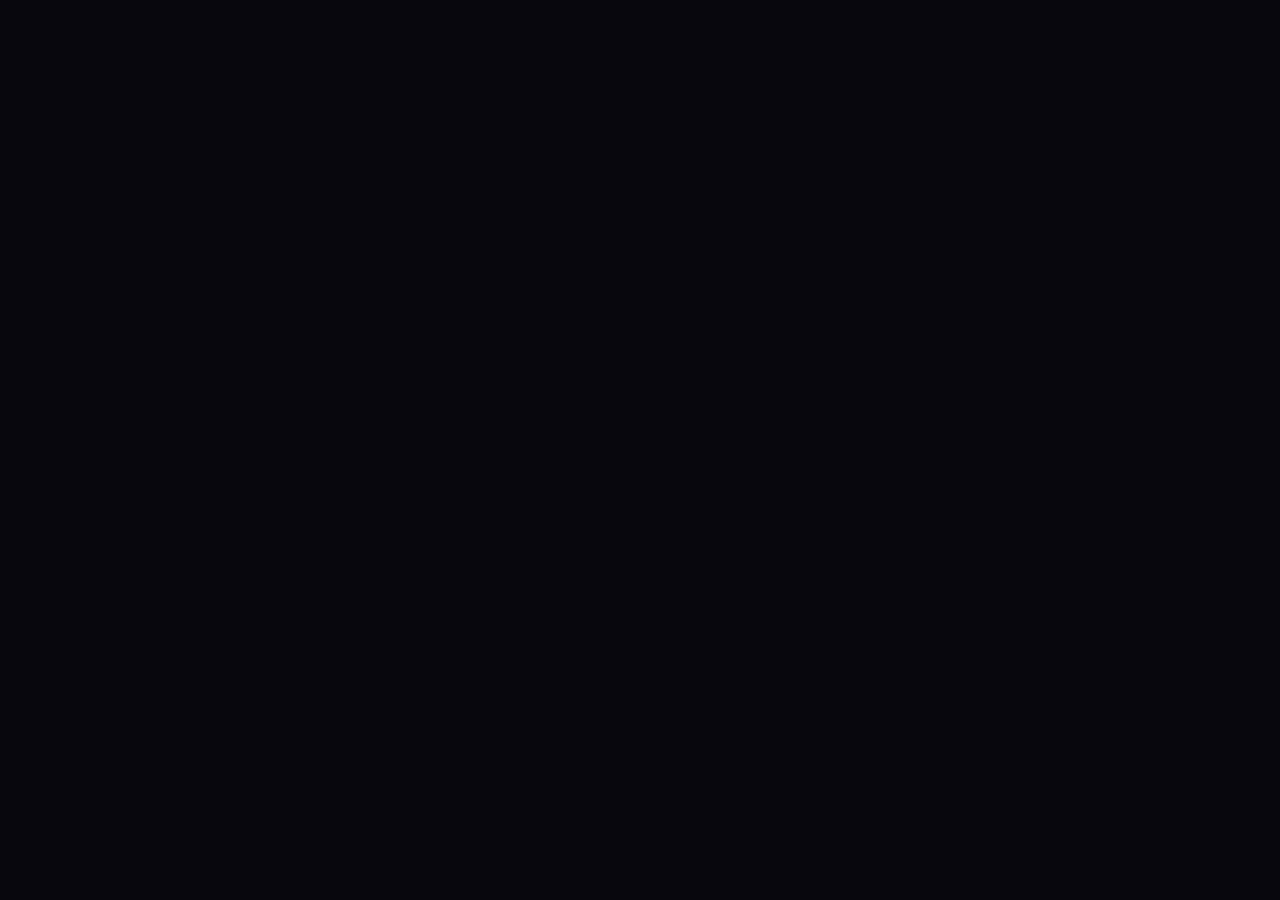
==== index.html @ 39789099 "Add standalone pinned test snapshot" ====
<!doctype html>
<html lang="ru">
<head>
  <meta charset="utf-8">
  <meta name="viewport" content="width=device-width, initial-scale=1">
  <meta name="theme-color" content="#05070c">
  <meta name="robots" content="noindex,nofollow">
  <title>SpaceWish — TEST</title>
  <style>
    html,body{margin:0;width:100%;height:100%;overflow:hidden;background:#05070c}
    #loading{position:fixed;inset:0;display:grid;place-items:center;background:#05070c;color:#fff;font:16px system-ui;z-index:1}
    iframe{position:fixed;inset:0;width:100%;height:100%;border:0;background:#05070c;opacity:0;transition:opacity .15s ease;z-index:2}
  </style>
</head>
<body>
  <div id="loading">Загрузка SpaceWish TEST…</div>
  <iframe id="site" src="https://cdn.jsdelivr.net/gh/Ivankorytnik/Jelanie@f93e3afa82fbafc82dea9a59484cca85ad039d7e/test/index.html" title="SpaceWish TEST"></iframe>
  <script>
    const frame=document.getElementById('site');
    frame.addEventListener('load',()=>{document.getElementById('loading')?.remove();frame.style.opacity='1';});
  </script>
</body>
</html>
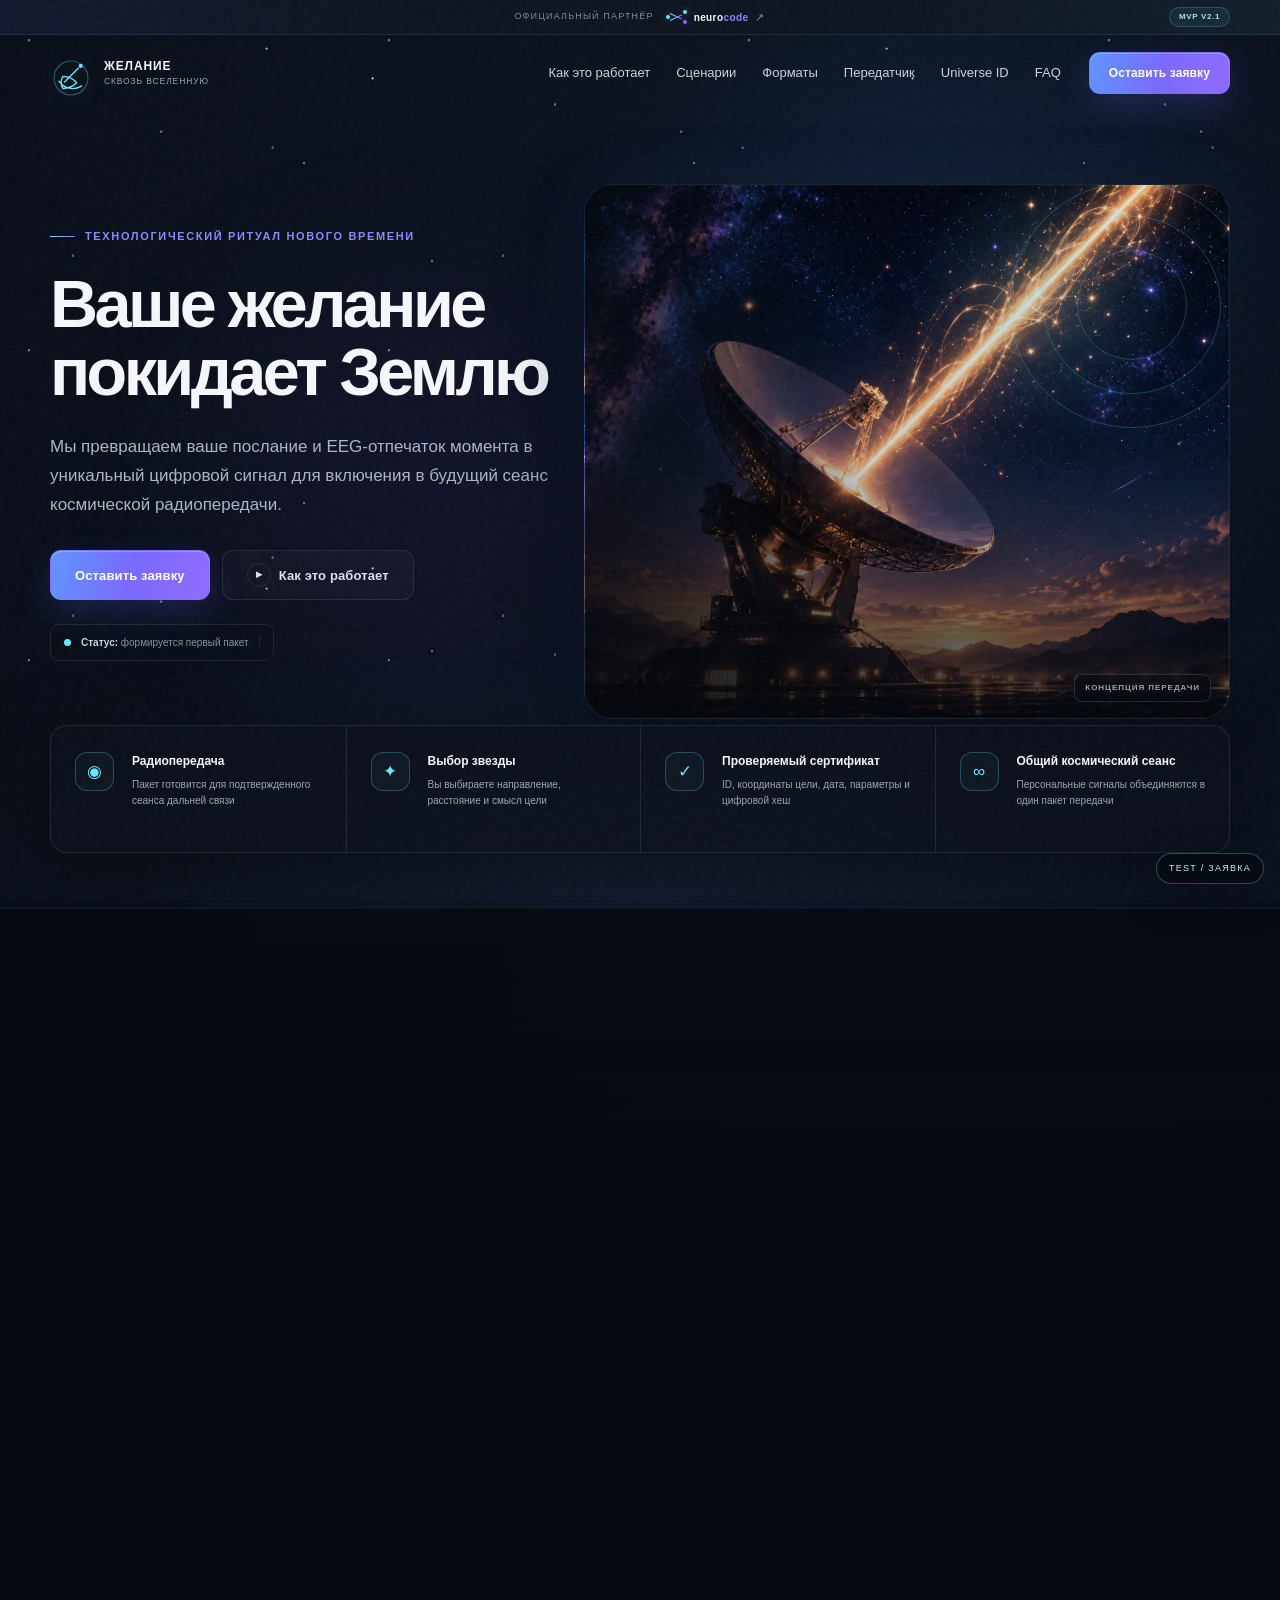
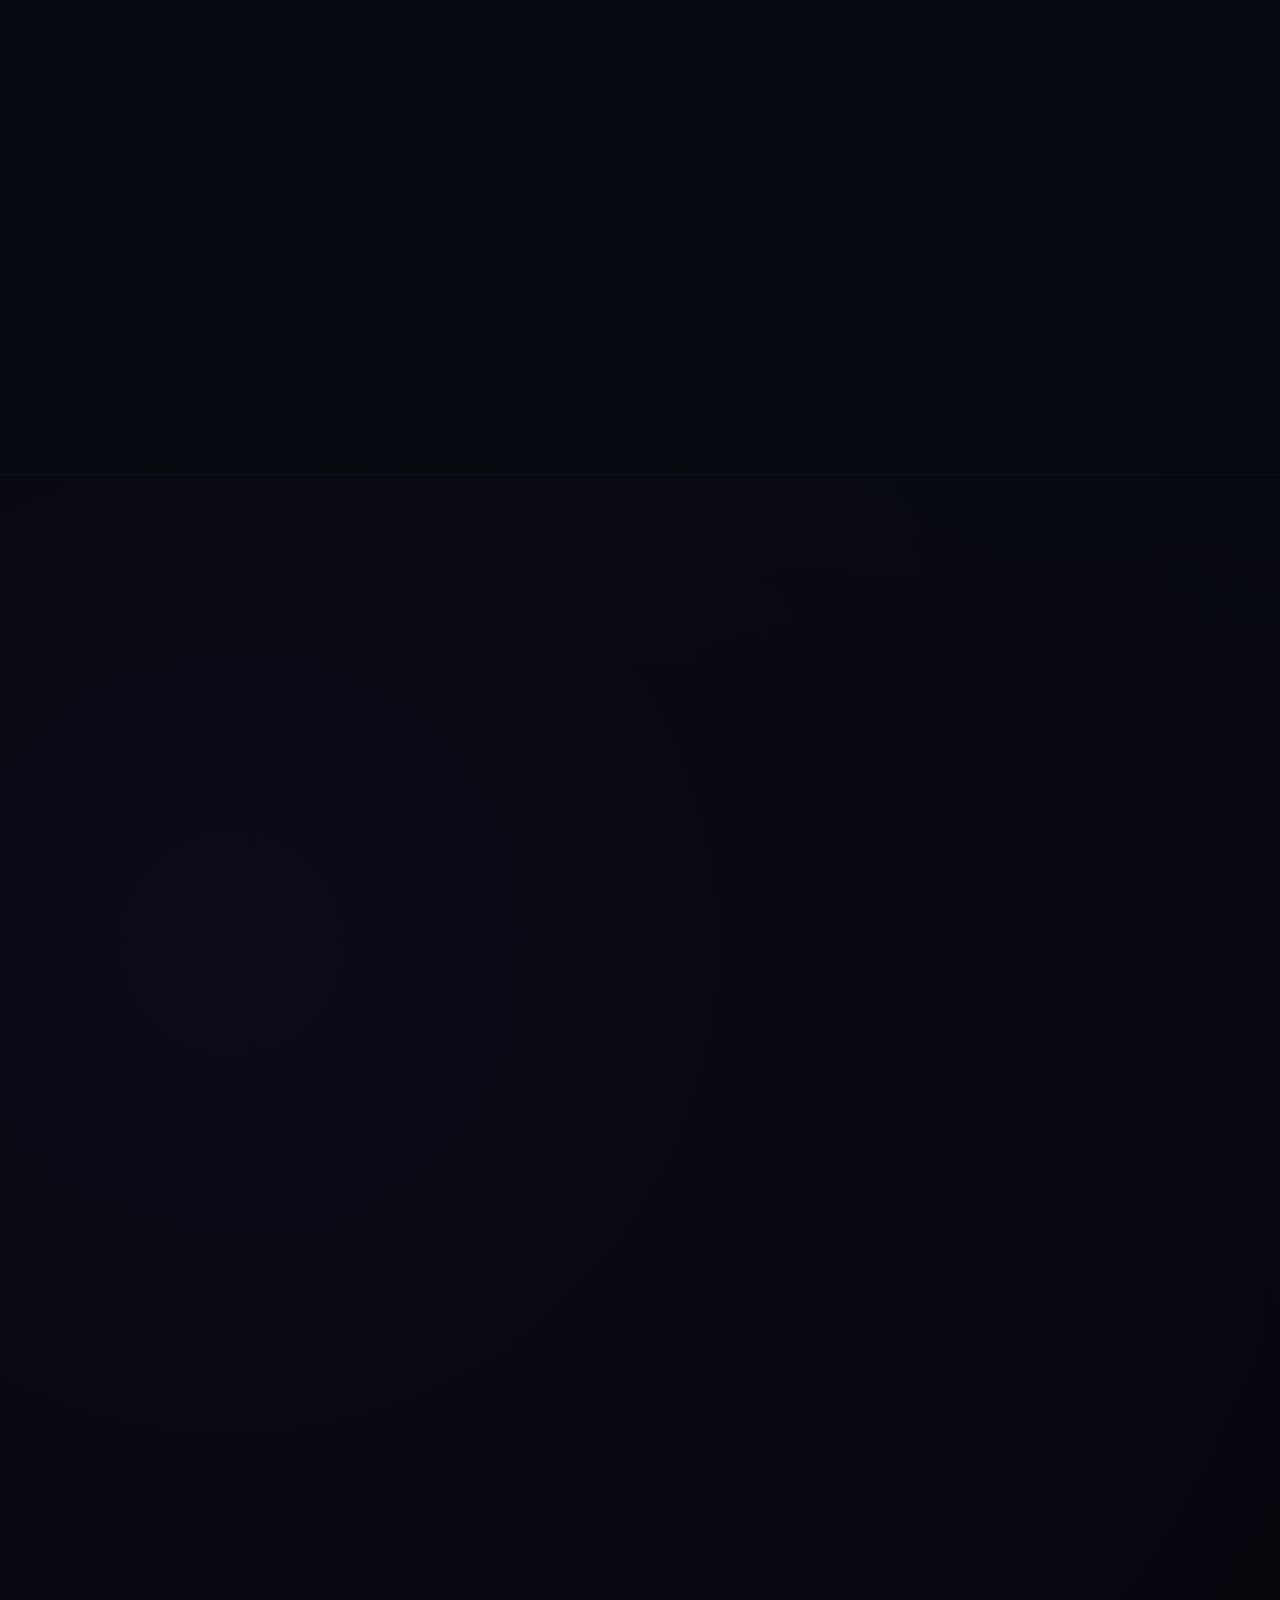
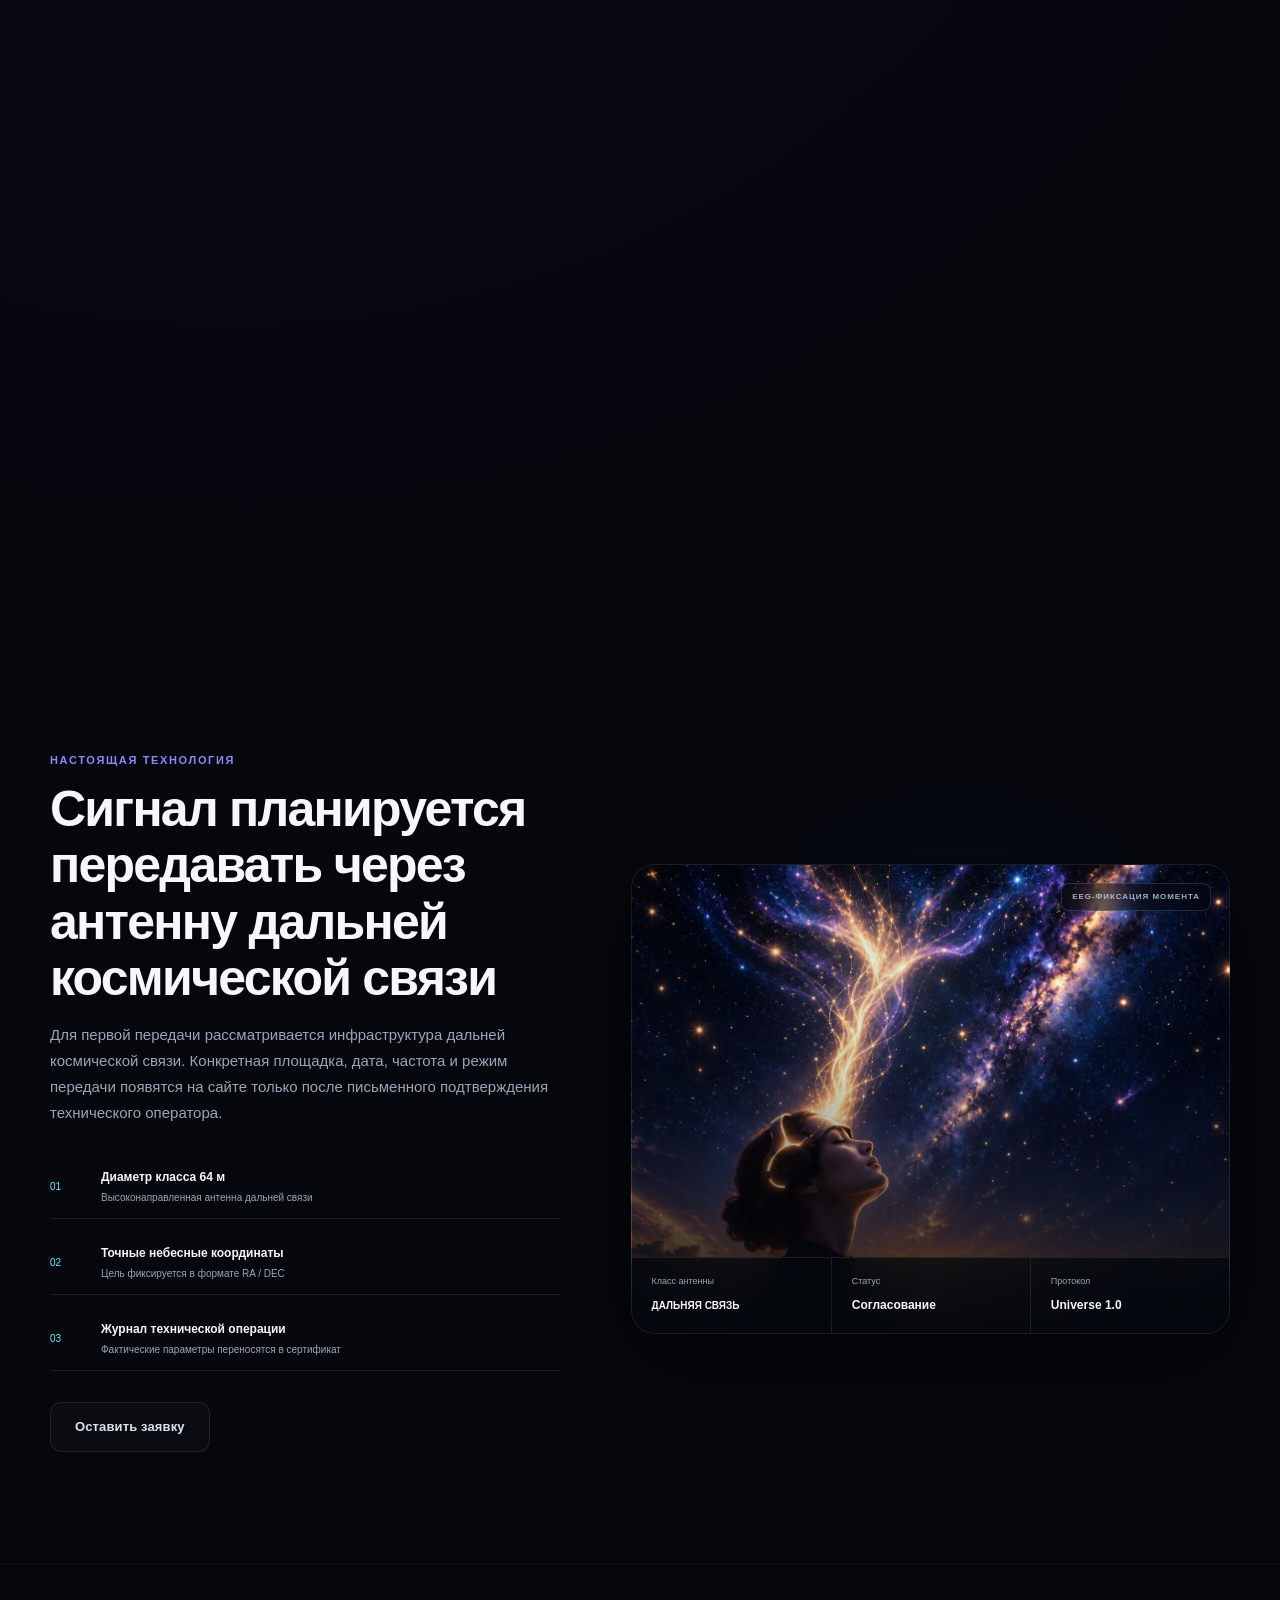
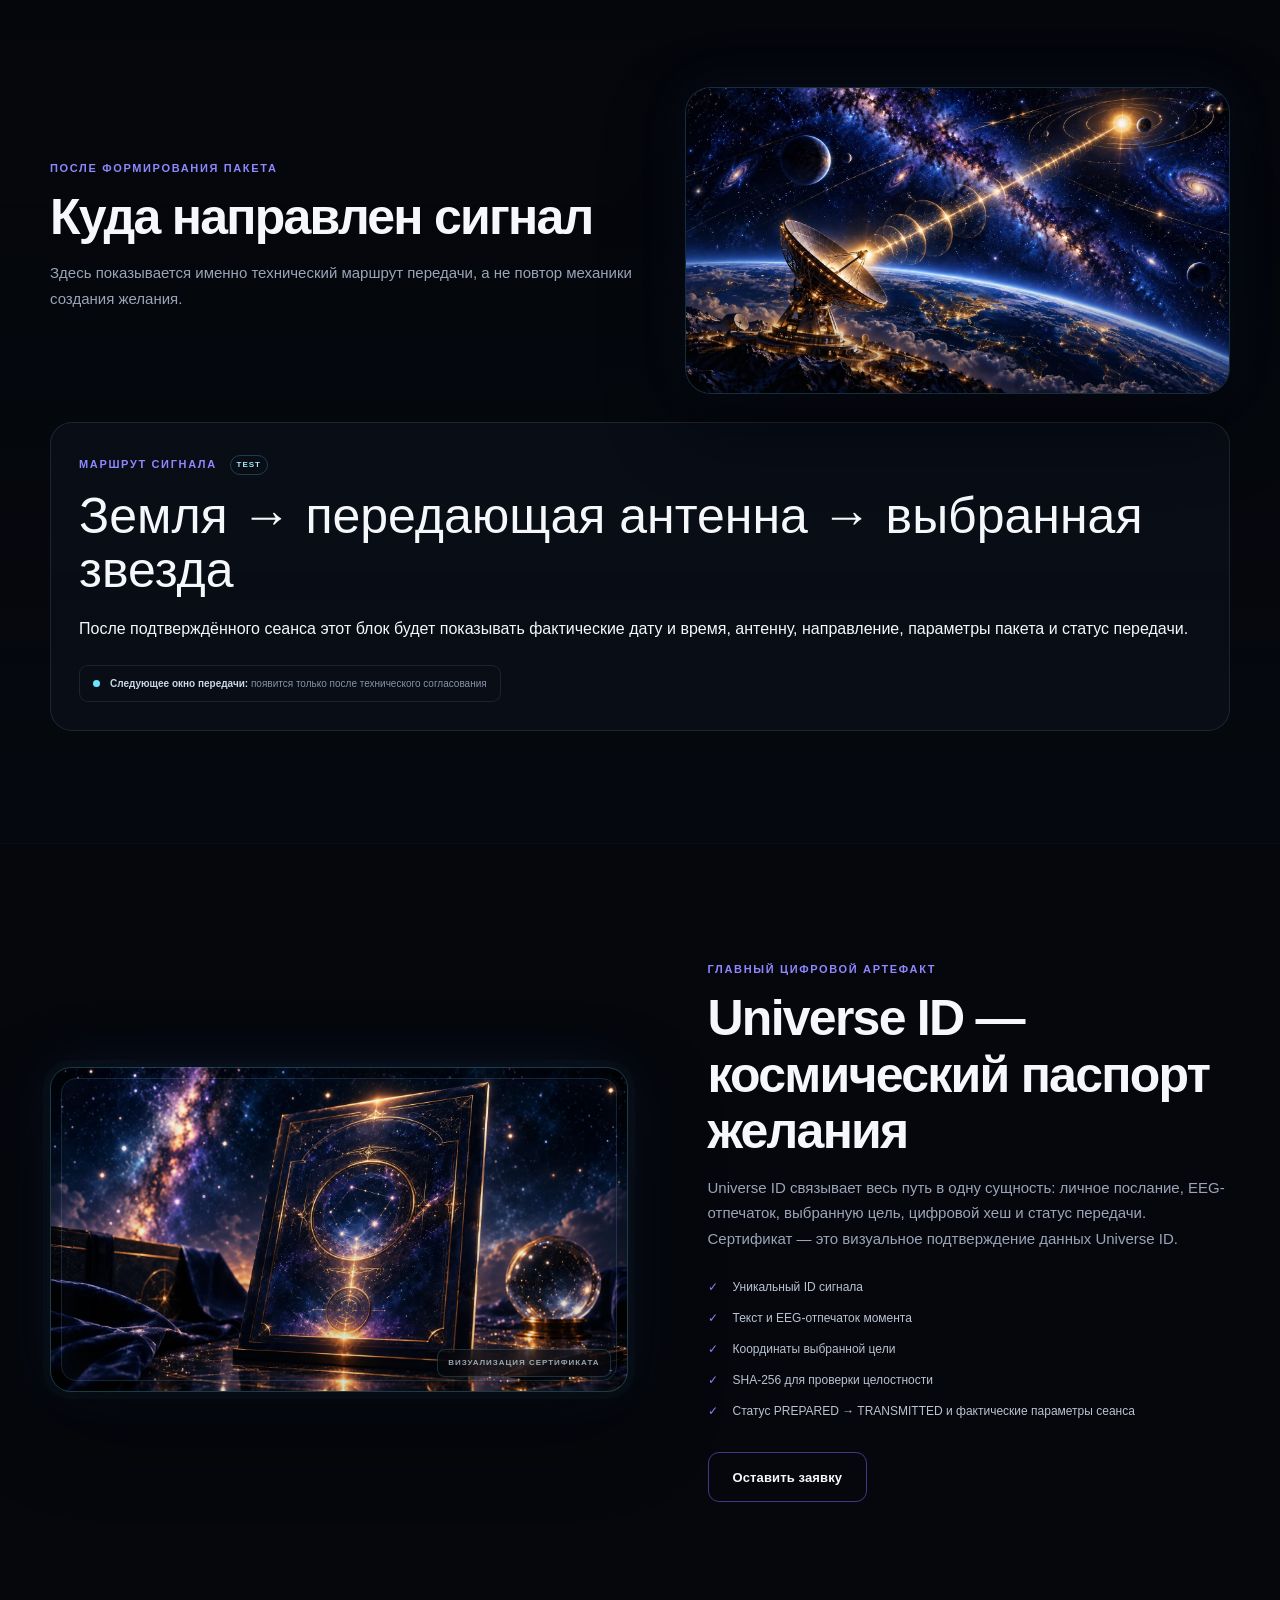
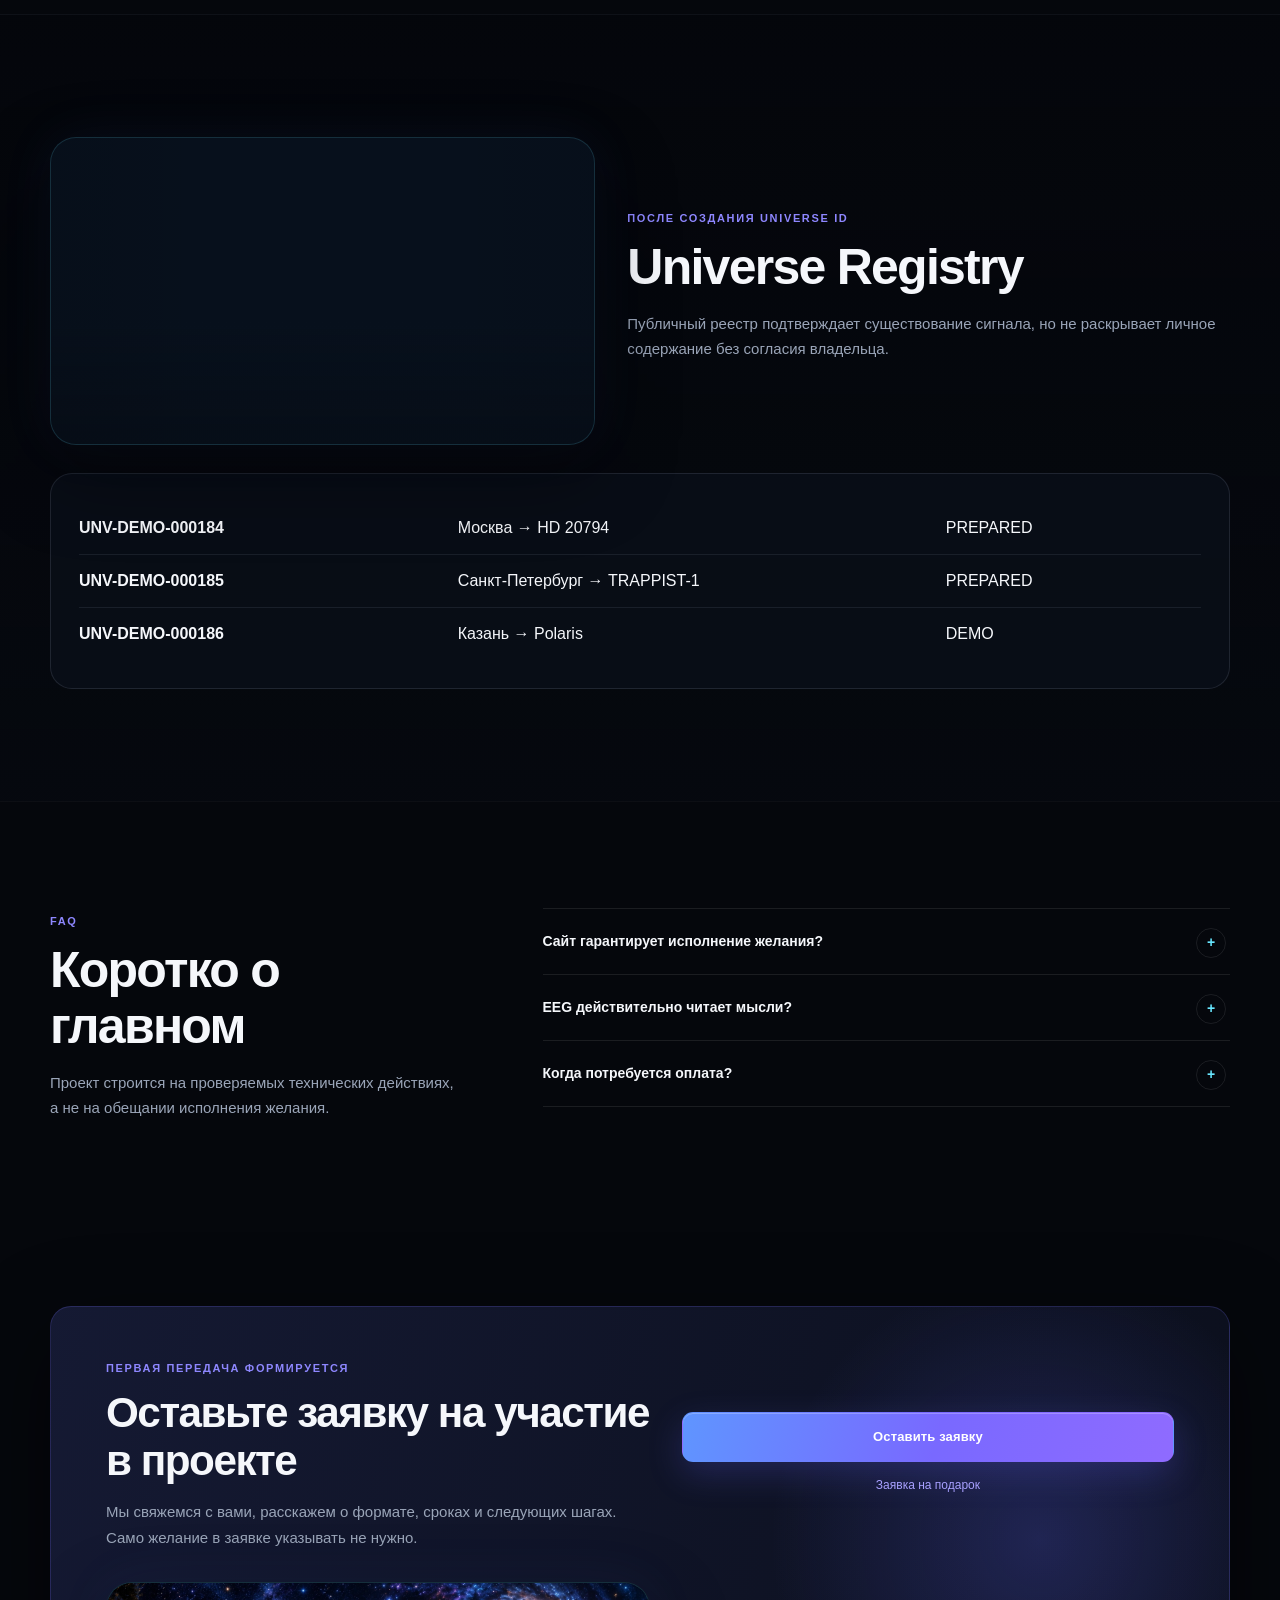
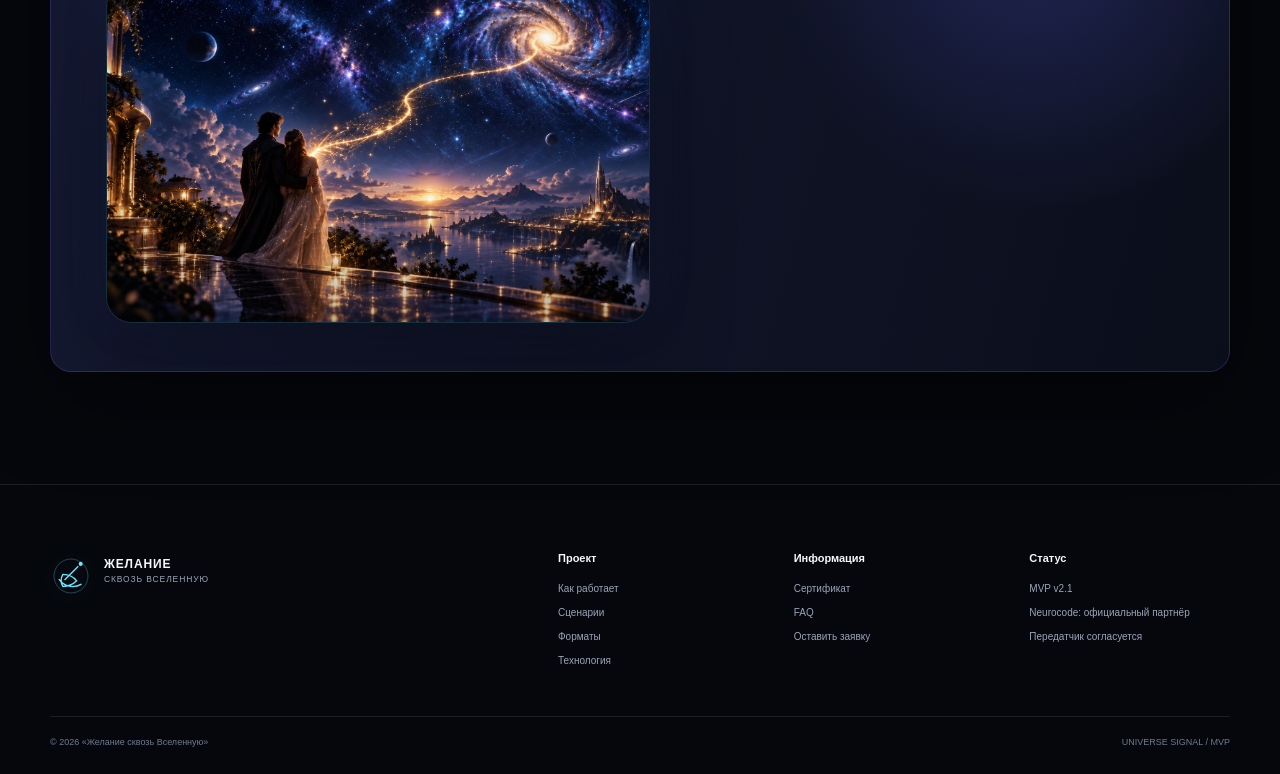
==== commit 90d64e01: "Make SpaceWish Test fully standalone" ====
--- a/index.html
+++ b/index.html
@@ -4,20 +4,256 @@
   <meta charset="utf-8">
   <meta name="viewport" content="width=device-width, initial-scale=1">
   <meta name="theme-color" content="#05070c">
-  <meta name="robots" content="noindex,nofollow">
-  <title>SpaceWish — TEST</title>
-  <style>
-    html,body{margin:0;width:100%;height:100%;overflow:hidden;background:#05070c}
-    #loading{position:fixed;inset:0;display:grid;place-items:center;background:#05070c;color:#fff;font:16px system-ui;z-index:1}
-    iframe{position:fixed;inset:0;width:100%;height:100%;border:0;background:#05070c;opacity:0;transition:opacity .15s ease;z-index:2}
-  </style>
+  <title>Желание сквозь Вселенную — TEST</title>
+  <link rel="icon" href="../favicon-test.svg" type="image/svg+xml">
 </head>
 <body>
-  <div id="loading">Загрузка SpaceWish TEST…</div>
-  <iframe id="site" src="https://cdn.jsdelivr.net/gh/Ivankorytnik/Jelanie@f93e3afa82fbafc82dea9a59484cca85ad039d7e/test/index.html" title="SpaceWish TEST"></iframe>
+  <div style="min-height:100vh;background:#05070c;color:#fff;display:grid;place-items:center;font:16px system-ui">Загрузка тестового стенда…</div>
   <script>
-    const frame=document.getElementById('site');
-    frame.addEventListener('load',()=>{document.getElementById('loading')?.remove();frame.style.opacity='1';});
+  (async function () {
+    try {
+      const response = await fetch('./base.html?test-source=' + Date.now(), {cache:'no-store'});
+      if (!response.ok) throw new Error('Не удалось загрузить production: ' + response.status);
+      const source = await response.text();
+      const doc = new DOMParser().parseFromString(source, 'text/html');
+
+      doc.title = 'Желание сквозь Вселенную — TEST';
+      const css = doc.querySelector('link[rel="stylesheet"]');
+      if (css) css.href = 'style.css';
+      doc.querySelectorAll('script[src]').forEach((s) => {
+        if (s.getAttribute('src') === 'script.js') s.setAttribute('src', 'script-base.js');
+      });
+      doc.querySelectorAll('link[rel~="icon"]').forEach((n) => n.remove());
+      const icon = doc.createElement('link');
+      icon.rel = 'icon'; icon.type = 'image/svg+xml'; icon.href = 'favicon-test.svg';
+      doc.head.appendChild(icon);
+
+      const style = doc.createElement('style');
+      style.textContent = `
+
+        /* Critical anti-flash rules: production contains inline SVG illustrations
+           that must stay hidden before the external stylesheet finishes loading. */
+        .hero-visual .dish-illustration,.tech-visual svg{display:none!important}
+        .brand-mark svg{display:block;width:52px;height:52px;max-width:100%}
+        .test-stand-badge{position:fixed;right:16px;bottom:16px;z-index:120;padding:8px 12px;border:1px solid rgba(104,231,255,.3);border-radius:999px;background:rgba(7,11,18,.92);backdrop-filter:blur(16px);color:#bfefff;font-size:9px;letter-spacing:.14em;text-transform:uppercase;box-shadow:0 12px 40px rgba(0,0,0,.28)}
+        .test-inline-label{display:inline-flex;margin-left:8px;padding:3px 6px;border:1px solid rgba(104,231,255,.22);border-radius:999px;color:#9eefff;font-size:8px;letter-spacing:.12em;vertical-align:middle}
+        .audience-section .audience-grid{grid-template-columns:repeat(3,minmax(0,1fr))}
+        .mission-card,.registry-card{padding:28px;border:1px solid rgba(148,163,184,.16);border-radius:22px;background:rgba(12,17,28,.66)}
+        .mission-route{font-size:clamp(26px,4vw,50px);line-height:1.08;margin:14px 0 20px}
+        .registry-row{display:grid;grid-template-columns:1fr 1.3fr .7fr;gap:14px;padding:14px 0;border-bottom:1px solid rgba(148,163,184,.12)}
+        .registry-row:last-child{border-bottom:0}
+        .test-art{position:relative;margin:26px auto 34px;overflow:hidden;width:min(680px,100%);border-radius:26px;border:1px solid rgba(104,231,255,.14);background:#07101c;box-shadow:0 30px 80px rgba(0,0,0,.38),0 0 55px rgba(86,133,255,.07)}
+        .test-art img{display:block;width:100%;aspect-ratio:16/9;object-fit:cover;transform:scale(1.002)}
+        .test-art:after{content:'';position:absolute;inset:0;pointer-events:none;background:linear-gradient(180deg,transparent 60%,rgba(5,7,12,.28)),linear-gradient(90deg,rgba(5,7,12,.12),transparent 28%,transparent 72%,rgba(5,7,12,.08))}
+        .test-side-layout{display:grid;grid-template-columns:minmax(0,1.05fr) minmax(320px,.95fr);gap:32px;align-items:center;margin:10px 0 28px}
+        .test-side-layout.reverse{grid-template-columns:minmax(320px,.95fr) minmax(0,1.05fr)}
+        .test-side-layout .section-heading{margin:0;max-width:none;text-align:left;align-items:flex-start}
+        .test-side-layout .section-heading.compact{align-self:center}
+        .test-side-layout .section-heading p{max-width:640px}
+        .test-side-layout .test-art{margin:0;width:100%;max-width:none}
+        .test-side-layout.reverse .section-heading{order:2}
+        .test-side-layout.reverse .test-art{order:1}
+        #scenarios .audience-grid,#mission .mission-card,#registry .registry-card,#faq .faq-grid{margin-top:26px}
+        #faq .test-art img{aspect-ratio:4/3}
+        .cta-section .cta-card{overflow:hidden;display:grid;grid-template-columns:minmax(0,1.05fr) minmax(320px,.95fr);gap:32px;align-items:center}
+        .cta-section .cta-card > *{min-width:0}
+        .cta-section .test-art{grid-column:auto;margin:0;width:100%;max-width:none;align-self:stretch}
+        .cta-section .test-art img{aspect-ratio:16/10;height:100%}
+        .application-form .field select{width:100%;height:52px;border:1px solid rgba(148,163,184,.2);border-radius:12px;background:#101620;color:#f7f9ff;padding:0 14px;font:inherit;outline:none}
+        .application-form .field select:focus{border-color:rgba(104,231,255,.55);box-shadow:0 0 0 3px rgba(104,231,255,.07)}
+        .application-note{margin:2px 0 0;color:#8e9aae;font-size:12px;line-height:1.6}
+        .application-status{min-height:20px;margin-top:12px;color:#ffb6b6;font-size:12px}
+        .application-success{padding:26px;border:1px solid rgba(104,231,255,.18);border-radius:18px;background:rgba(9,16,28,.72)}
+        .application-success h3{margin:10px 0 8px;font-size:28px}
+        .application-success p{margin:0;color:#aab4c5;line-height:1.65}
+        @media(max-width:820px){.audience-section .audience-grid{grid-template-columns:1fr}.registry-row{grid-template-columns:1fr}.test-art{border-radius:20px;margin:20px 0 28px}.test-side-layout,.test-side-layout.reverse,.cta-section .cta-card{grid-template-columns:1fr;gap:18px}.test-side-layout.reverse .section-heading,.test-side-layout.reverse .test-art{order:initial}.test-side-layout .section-heading{text-align:center;align-items:center}.test-side-layout .section-heading p{max-width:none}.cta-section .test-art img,#faq .test-art img{aspect-ratio:16/9;height:auto}}
+      `;
+      doc.head.appendChild(style);
+
+      const art = (src, alt, extra='') => `<figure class="test-art reveal ${extra}"><img src="${src}" alt="${alt}" loading="lazy" decoding="async"></figure>`;
+
+      const nav = doc.querySelector('.main-nav');
+      if (nav) nav.innerHTML = '<a href="#how">Как это работает</a><a href="#scenarios">Сценарии</a><a href="#formats">Форматы</a><a href="#technology">Передатчик</a><a href="#certificate">Universe ID</a><a href="#faq">FAQ</a>';
+
+      const howHeading = doc.querySelector('#how .section-heading');
+      if (howHeading) howHeading.innerHTML = '<span class="section-kicker">Один последовательный путь</span><h2>Как желание становится космическим сигналом</h2><p>От личной мысли до Universe ID и подготовленного радиосеанса — без лишних повторов и параллельных сценариев.</p>';
+      const process = doc.querySelector('#how .process');
+      if (process) process.innerHTML = `
+        <article class="process-step"><span class="step-number">01</span><span class="process-symbol">✎</span><h3>Сформулируйте</h3><p>Запишите желание, мысль или личное послание своими словами.</p></article><span class="process-line" aria-hidden="true"></span>
+        <article class="process-step"><span class="step-number">02</span><span class="process-symbol">✦</span><h3>Выберите цель</h3><p>Определите звезду — направление, расстояние и смысл будущей передачи.</p></article><span class="process-line" aria-hidden="true"></span>
+        <article class="process-step"><span class="step-number">03</span><span class="process-symbol">⌁</span><h3>Зафиксируйте момент</h3><p>Во время короткой концентрации EEG-гарнитура записывает характеристики состояния.</p></article><span class="process-line" aria-hidden="true"></span>
+        <article class="process-step"><span class="step-number">04</span><span class="process-symbol">0101</span><h3>Получите Universe ID</h3><p>Текст, EEG, время, цель и цифровой хеш объединяются в единый пакет.</p></article><span class="process-line" aria-hidden="true"></span>
+        <article class="process-step"><span class="step-number">05</span><span class="process-symbol">↗</span><h3>Передайте сигнал</h3><p>После технического согласования пакет включается в направленный радиосеанс, а статус фиксируется в сертификате.</p></article>`;
+
+      const audience = doc.querySelector('.audience-section');
+      if (audience) {
+        audience.id = 'scenarios';
+        audience.querySelector('.section-heading').innerHTML = '<span class="section-kicker">Сценарии участия</span><h2>Один проект — три понятных способа участия</h2><p>Вы выбираете не другую технологию, а контекст, в котором хотите прожить этот опыт.</p>';
+        audience.querySelector('.section-heading').insertAdjacentHTML('afterend', `<div class="test-side-layout reveal"><div class="section-heading compact"><span class="section-kicker">Сценарии участия</span><h2>Один проект — три понятных способа участия</h2><p>Вы выбираете не другую технологию, а контекст, в котором хотите прожить этот опыт.</p></div>${art('assets/test-scenarios.webp','Личное желание, подарок близкому и общий космический сигнал')}</div>`);
+        audience.querySelector('.section-heading').remove();
+        audience.querySelector('.audience-grid').innerHTML = `
+          <article><span>♡</span><strong>Для себя</strong><p>Зафиксировать важную мысль, желание или начало нового этапа и получить собственный Universe ID.</p><button class="footer-link-button js-open-builder" type="button">Оставить заявку</button></article>
+          <article><span>♢</span><strong>В подарок</strong><p>Создать персональное космическое послание для близкого человека с его страницей и сертификатом.</p><button class="footer-link-button js-open-builder" type="button" data-gift="true">Заявка на подарок</button></article>
+          <article><span>∞</span><strong>Для события / бренда</strong><p>Объединить несколько персональных сообщений в одну общую космическую миссию.</p><button class="footer-link-button js-open-builder" type="button" data-application-format="event">Оставить заявку</button></article>`;
+        const formats = doc.querySelector('#formats');
+        if (formats && formats.parentNode) formats.parentNode.insertBefore(audience, formats);
+      }
+
+      const formatsHeading = doc.querySelector('#formats .section-heading');
+      if (formatsHeading) formatsHeading.insertAdjacentHTML('afterend', art('assets/test-formats.webp','Форматы участия в проекте Желание сквозь Вселенную'));
+
+      const technology = doc.querySelector('#technology');
+      if (technology) {
+        const mission = doc.createElement('section');
+        mission.className = 'section section-dark';
+        mission.id = 'mission';
+        mission.innerHTML = `<div class="container"><div class="test-side-layout reveal"><div class="section-heading"><span class="section-kicker">После формирования пакета</span><h2>Куда направлен сигнал</h2><p>Здесь показывается именно технический маршрут передачи, а не повтор механики создания желания.</p></div>${art('assets/test-mission.webp','Радиоантенна отправляет сигнал к выбранной звезде')}</div><div class="mission-card reveal"><span class="section-kicker">Маршрут сигнала <span class="test-inline-label">TEST</span></span><div class="mission-route">Земля → передающая антенна → выбранная звезда</div><p>После подтверждённого сеанса этот блок будет показывать фактические дату и время, антенну, направление, параметры пакета и статус передачи.</p><div class="transmission-status"><span class="status-pulse"></span><span><strong>Следующее окно передачи:</strong> появится только после технического согласования</span></div></div></div>`;
+        technology.insertAdjacentElement('afterend', mission);
+      }
+
+      const certCopy = doc.querySelector('#certificate .certificate-copy');
+      if (certCopy) certCopy.innerHTML = `<span class="section-kicker">Главный цифровой артефакт</span><h2>Universe ID — космический паспорт желания</h2><p>Universe ID связывает весь путь в одну сущность: личное послание, EEG-отпечаток, выбранную цель, цифровой хеш и статус передачи. Сертификат — это визуальное подтверждение данных Universe ID.</p><ul class="check-list"><li>Уникальный ID сигнала</li><li>Текст и EEG-отпечаток момента</li><li>Координаты выбранной цели</li><li>SHA-256 для проверки целостности</li><li>Статус PREPARED → TRANSMITTED и фактические параметры сеанса</li></ul><button class="button button-outline js-open-builder" type="button">Оставить заявку</button>`;
+
+      const certificate = doc.querySelector('#certificate');
+      if (certificate) {
+        const registry = doc.createElement('section');
+        registry.className = 'section section-dark';
+        registry.id = 'registry';
+        registry.innerHTML = `<div class="container"><div class="test-side-layout reverse reveal"><div class="section-heading"><span class="section-kicker">После создания Universe ID</span><h2>Universe Registry</h2><p>Публичный реестр подтверждает существование сигнала, но не раскрывает личное содержание без согласия владельца.</p></div>${art('assets/test-registry.webp','Космический архив и реестр уникальных сигналов')}</div><div class="registry-card reveal"><div class="registry-row"><strong>UNV-DEMO-000184</strong><span>Москва → HD 20794</span><span>PREPARED</span></div><div class="registry-row"><strong>UNV-DEMO-000185</strong><span>Санкт-Петербург → TRAPPIST-1</span><span>PREPARED</span></div><div class="registry-row"><strong>UNV-DEMO-000186</strong><span>Казань → Polaris</span><span>DEMO</span></div></div></div>`;
+        certificate.insertAdjacentElement('afterend', registry);
+      }
+
+      const ctaCard = doc.querySelector('.cta-section .cta-card');
+      if (ctaCard) {
+        const ctaCopy = ctaCard.querySelector('div:first-child');
+        if (ctaCopy) ctaCopy.innerHTML = '<span class="section-kicker">Первая передача формируется</span><h2>Оставьте заявку на участие в проекте</h2><p>Мы свяжемся с вами, расскажем о формате, сроках и следующих шагах. Само желание в заявке указывать не нужно.</p>';
+        ctaCard.insertAdjacentHTML('beforeend', art('assets/test-cta.webp','Личное послание начинает путь к звёздам'));
+      }
+
+      const applySideLayout = (selector, reverse = false) => {
+        const section = doc.querySelector(selector);
+        if (!section) return;
+        const container = section.querySelector('.container');
+        const heading = section.querySelector('.section-heading');
+        const artEl = section.querySelector('.test-art');
+        if (!container || !heading || !artEl) return;
+        const layout = doc.createElement('div');
+        layout.className = 'test-side-layout reveal' + (reverse ? ' reverse' : '');
+        container.insertBefore(layout, heading);
+        layout.appendChild(heading);
+        layout.appendChild(artEl);
+      };
+
+      applySideLayout('#formats', true);
+
+      const footerProject = doc.querySelector('.footer-links > div:first-child');
+      if (footerProject) footerProject.innerHTML = '<strong>Проект</strong><a href="#how">Как работает</a><a href="#scenarios">Сценарии</a><a href="#formats">Форматы</a><a href="#technology">Технология</a>';
+
+      doc.querySelectorAll('.js-package').forEach((button) => {
+        button.classList.remove('js-package');
+        button.classList.add('js-open-builder');
+      });
+
+      doc.querySelectorAll('.js-open-builder').forEach((button) => {
+        if (button.dataset.gift === 'true') button.textContent = 'Заявка на подарок';
+        else button.textContent = 'Оставить заявку';
+      });
+
+      const modal = doc.querySelector('#signal-modal');
+      if (modal) {
+        modal.innerHTML = `
+          <div class="modal-backdrop" data-close-modal></div>
+          <section class="builder" role="dialog" aria-modal="true" aria-labelledby="builder-title">
+            <button class="modal-close" type="button" aria-label="Закрыть" data-close-modal>×</button>
+            <div class="builder-header">
+              <div><span class="section-kicker">Заявка на участие</span><h2 id="builder-title">Оставьте заявку</h2></div>
+            </div>
+            <form id="signal-form" class="application-form" novalidate>
+              <div class="builder-step active" data-step="1">
+                <div class="step-heading"><h3>Контактные данные</h3><p>Оставьте контакты — мы свяжемся с вами и уточним детали участия. Само желание здесь писать не нужно.</p></div>
+                <div class="form-grid">
+                  <label class="field"><span>Имя</span><input id="participant-name" name="name" type="text" maxlength="60" placeholder="Например, Иван" required></label>
+                  <label class="field"><span>Email</span><input id="participant-email" name="email" type="email" maxlength="100" placeholder="name@example.com" required></label>
+                  <label class="field"><span>Телефон или Telegram</span><input id="participant-contact" name="contact" type="text" maxlength="100" placeholder="+7 ... или @username"></label>
+                  <label class="field"><span>Формат участия</span><select id="application-format" name="format"><option value="personal">Для себя</option><option value="gift">В подарок</option><option value="event">Событие / бренд</option><option value="unknown">Пока не определился</option></select></label>
+                  <label class="field field-full"><span>Комментарий</span><textarea id="application-comment" name="comment" maxlength="500" rows="5" placeholder="Например: хочу узнать о сроках, формате участия и стоимости."></textarea></label>
+                </div>
+                <p class="application-note">После заявки команда проекта свяжется с вами и отдельно согласует содержание будущего послания, EEG-сеанс и технические параметры передачи.</p>
+                <div class="application-status" id="application-status" aria-live="polite"></div>
+                <div class="builder-actions"><span></span><button class="button button-gradient" type="submit">Сформировать заявку</button></div>
+              </div>
+            </form>
+          </section>`;
+      }
+
+      const badge = doc.createElement('div');
+      badge.className = 'test-stand-badge';
+      badge.textContent = 'TEST / заявка';
+      doc.body.appendChild(badge);
+
+      const requestScript = doc.createElement('script');
+      requestScript.textContent = `
+        (() => {
+          const form = document.querySelector('#signal-form');
+          const format = document.querySelector('#application-format');
+          const status = document.querySelector('#application-status');
+
+          document.querySelectorAll('.js-open-builder').forEach((button) => {
+            button.addEventListener('click', () => {
+              setTimeout(() => {
+                if (!format) return;
+                if (button.dataset.gift === 'true') format.value = 'gift';
+                else if (button.dataset.applicationFormat === 'event') format.value = 'event';
+              }, 0);
+            });
+          });
+
+          form?.addEventListener('submit', (event) => {
+            event.preventDefault();
+            const name = document.querySelector('#participant-name')?.value.trim() || '';
+            const email = document.querySelector('#participant-email')?.value.trim() || '';
+            const contact = document.querySelector('#participant-contact')?.value.trim() || '';
+            const comment = document.querySelector('#application-comment')?.value.trim() || '';
+            const selectedFormat = format?.value || 'unknown';
+            const emailOk = /^[^\\s@]+@[^\\s@]+\\.[^\\s@]+$/.test(email);
+
+            if (!name || !emailOk) {
+              if (status) status.textContent = !name ? 'Укажите имя.' : 'Проверьте адрес электронной почты.';
+              return;
+            }
+
+            const now = new Date();
+            const application = {
+              id: 'REQ-' + now.toISOString().slice(0,10).replaceAll('-', '') + '-' + Math.random().toString(36).slice(2,8).toUpperCase(),
+              createdAt: now.toISOString(),
+              name,
+              email,
+              contact,
+              format: selectedFormat,
+              comment,
+              source: 'SpaceWish-Test'
+            };
+
+            try {
+              const saved = JSON.parse(localStorage.getItem('spacewishTestApplications') || '[]');
+              saved.unshift(application);
+              localStorage.setItem('spacewishTestApplications', JSON.stringify(saved.slice(0, 50)));
+            } catch (error) {
+              console.warn('Не удалось сохранить тестовую заявку локально', error);
+            }
+
+            form.innerHTML = '<div class="application-success"><span class="section-kicker">Заявка сформирована</span><h3>Спасибо, ' + name.replace(/[<>]/g, '') + '</h3><p>Контактные данные сохранены в тестовом режиме. Следующий этап — подключить отправку заявок в CRM или на корпоративную почту.</p></div>';
+          });
+        })();`;
+      doc.body.appendChild(requestScript);
+
+      document.open();
+      document.write('<!doctype html>' + doc.documentElement.outerHTML);
+      document.close();
+    } catch (e) {
+      document.body.innerHTML = '<div style="min-height:100vh;background:#05070c;color:#fff;display:grid;place-items:center;padding:30px;font:16px system-ui"><div><h1>Тестовый стенд временно не загрузился</h1><p>' + String(e.message || e) + '</p><p><a style="color:#6de9ff" href="../">Открыть production</a></p></div></div>';
+    }
+  })();
   </script>
 </body>
 </html>
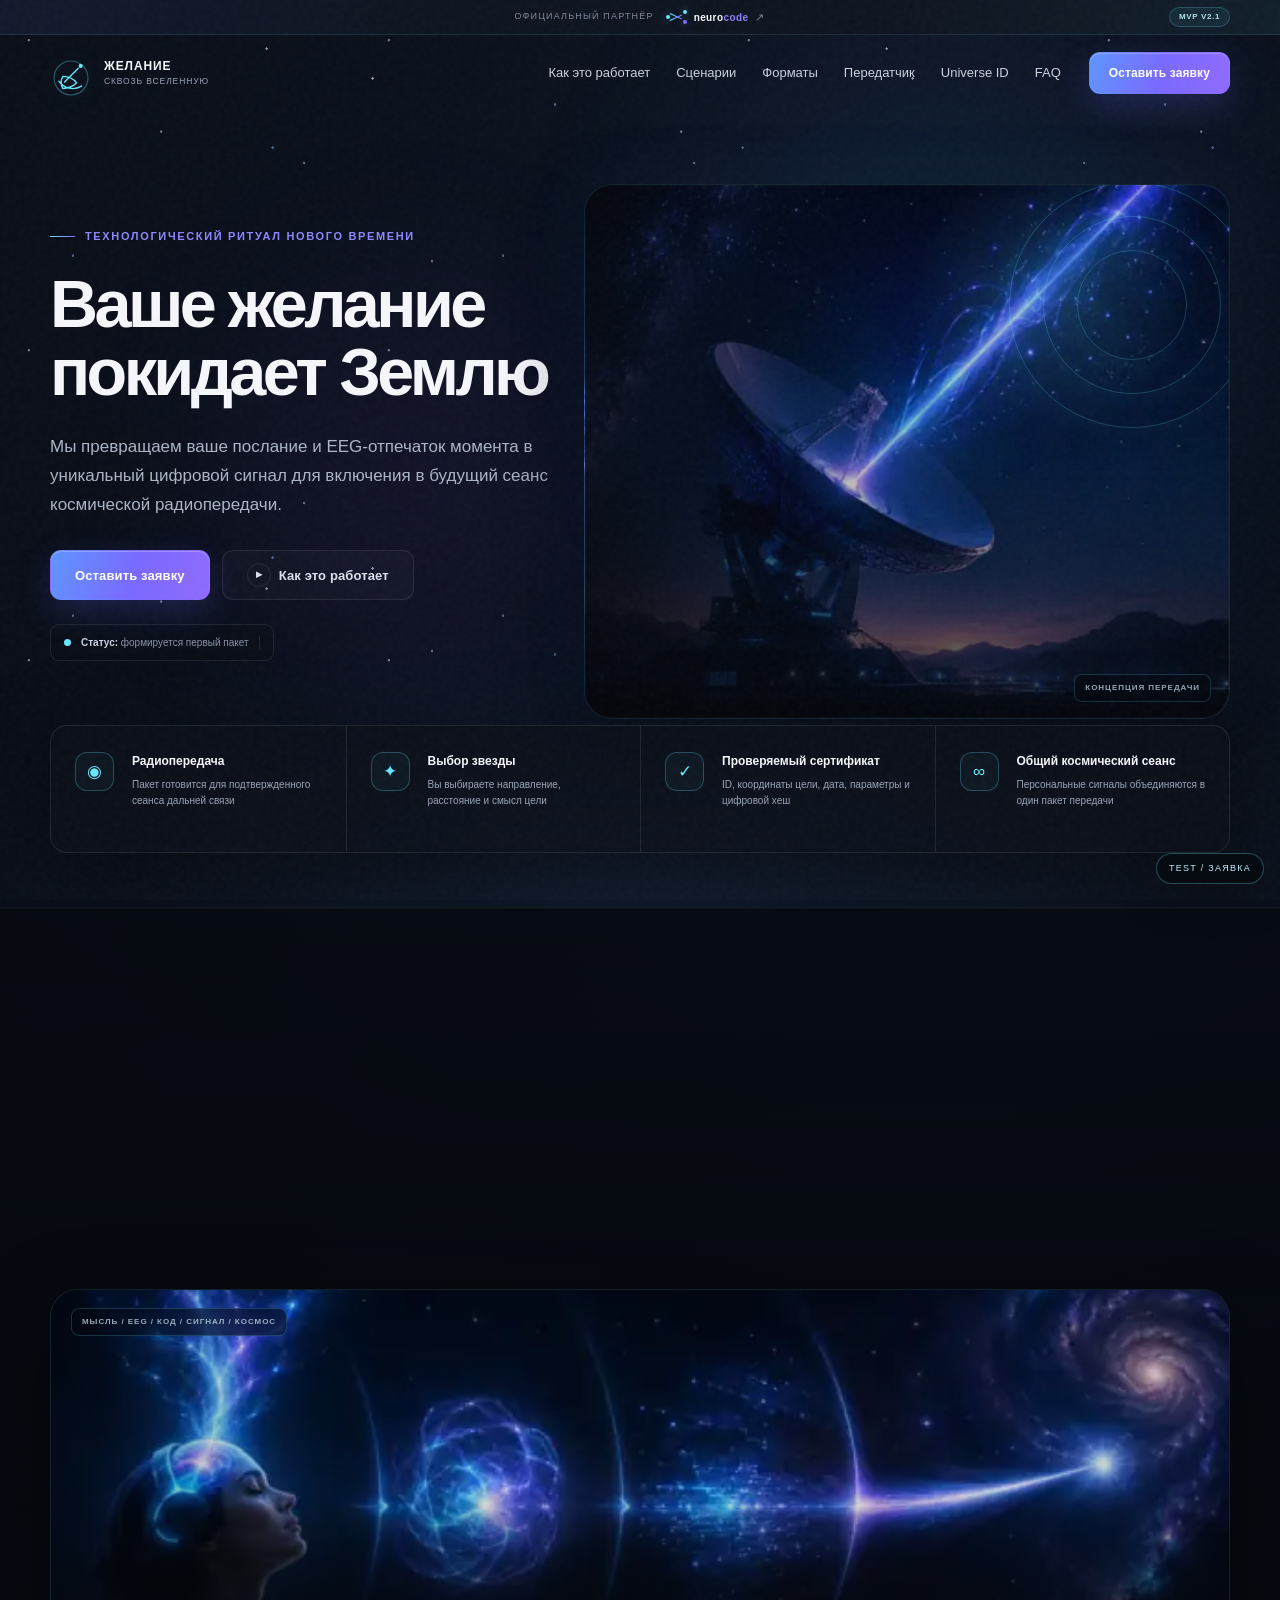
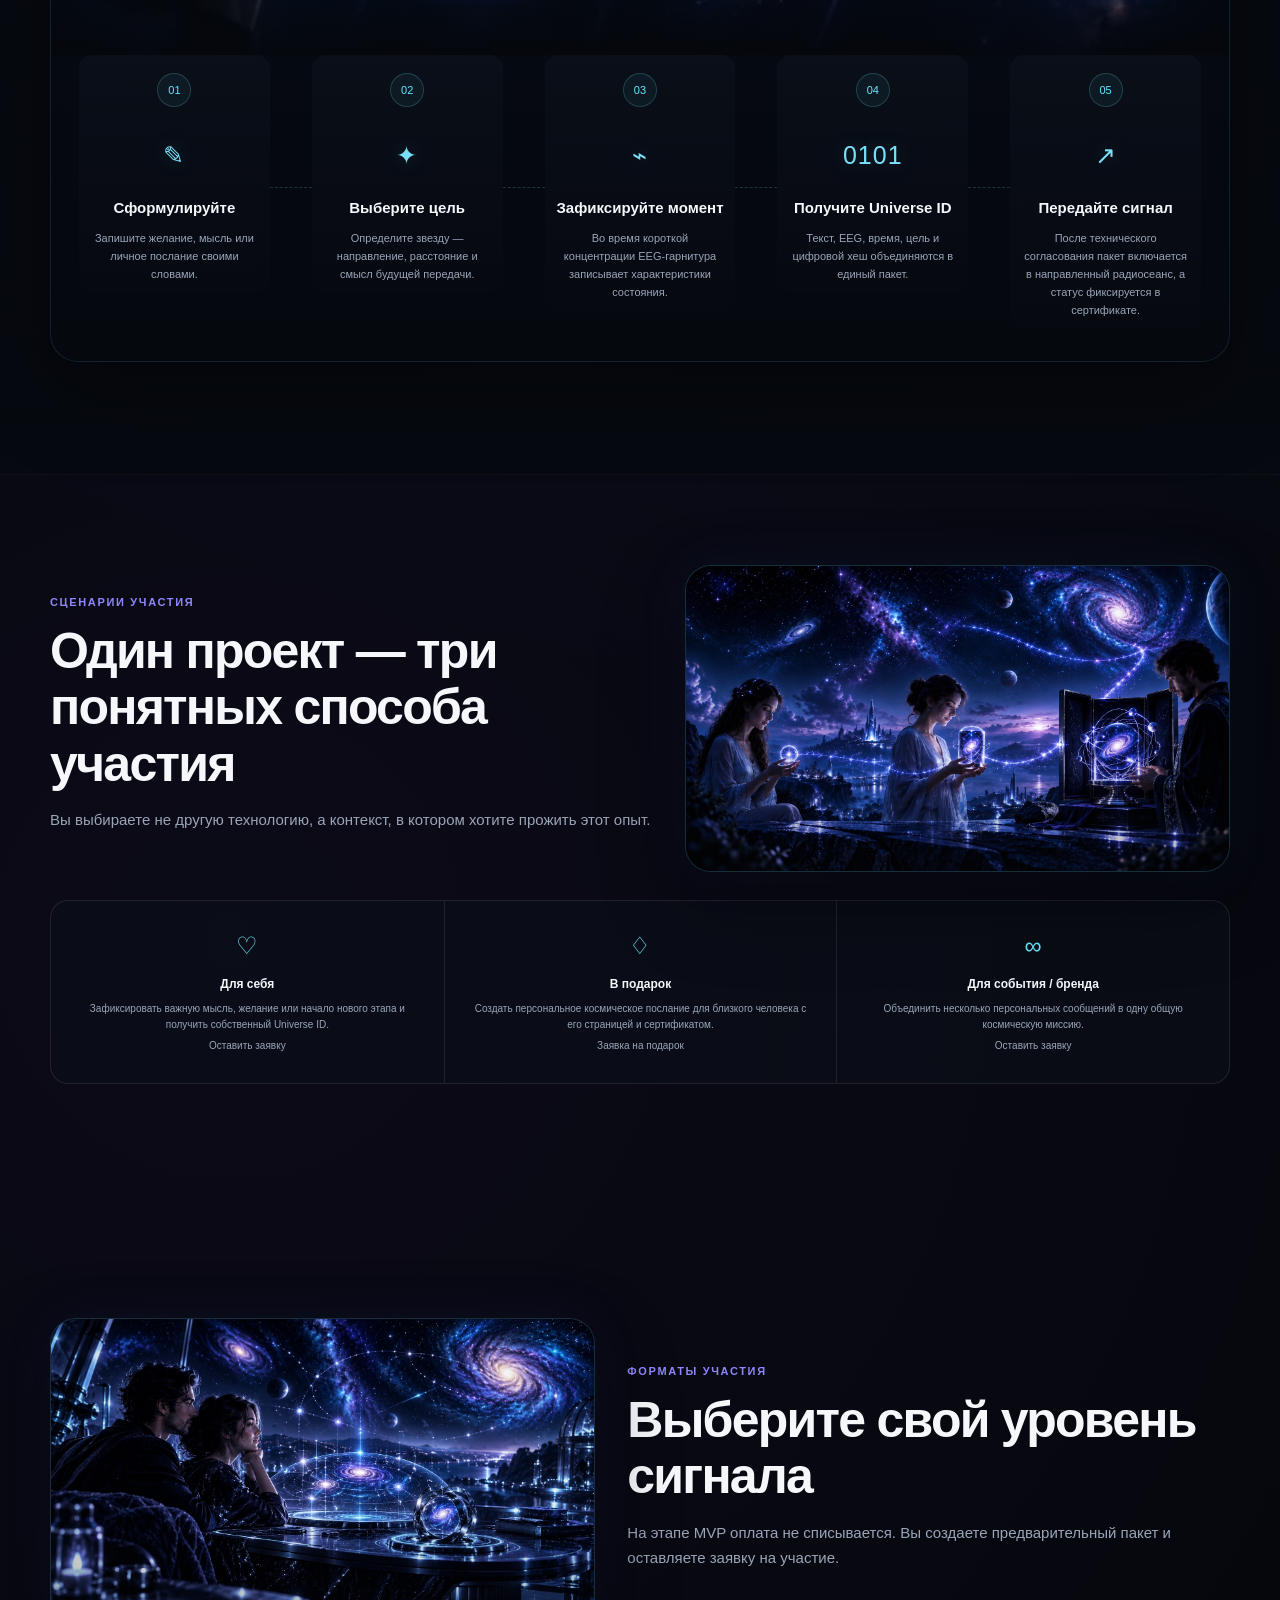
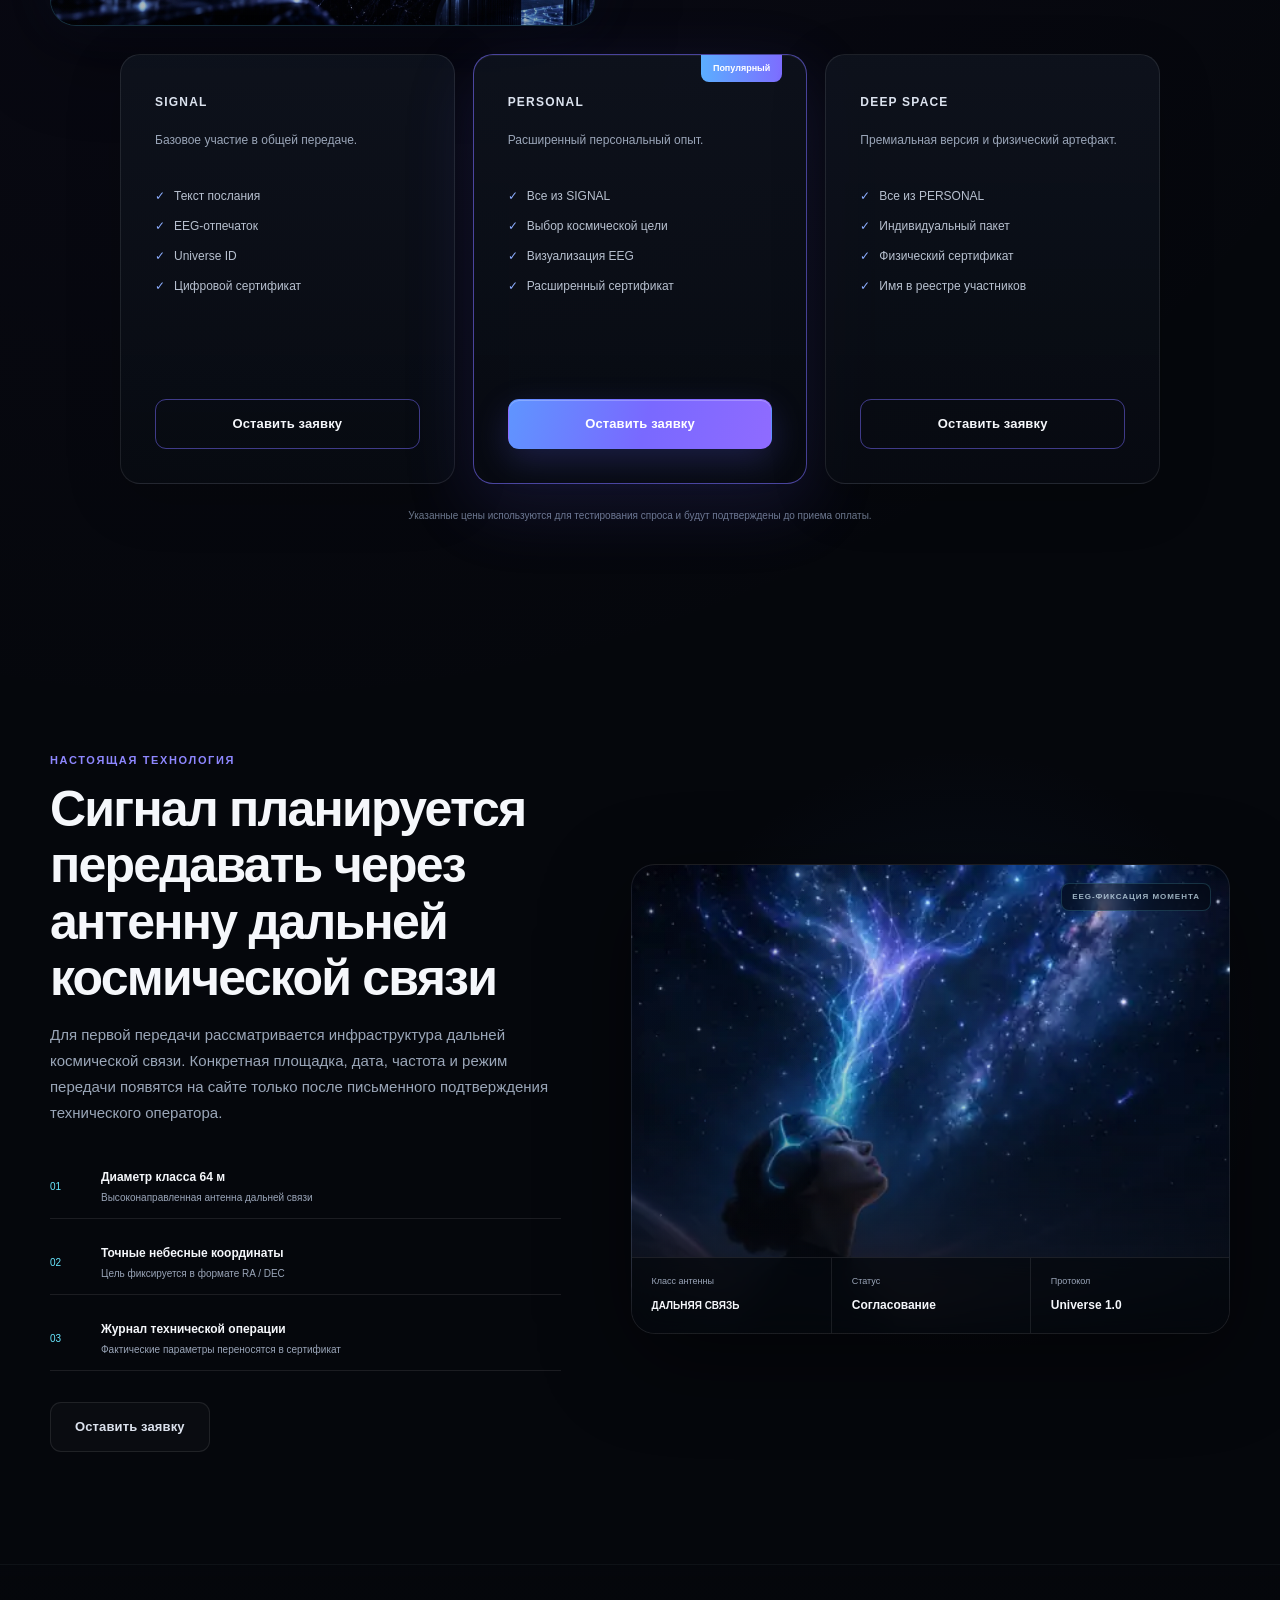
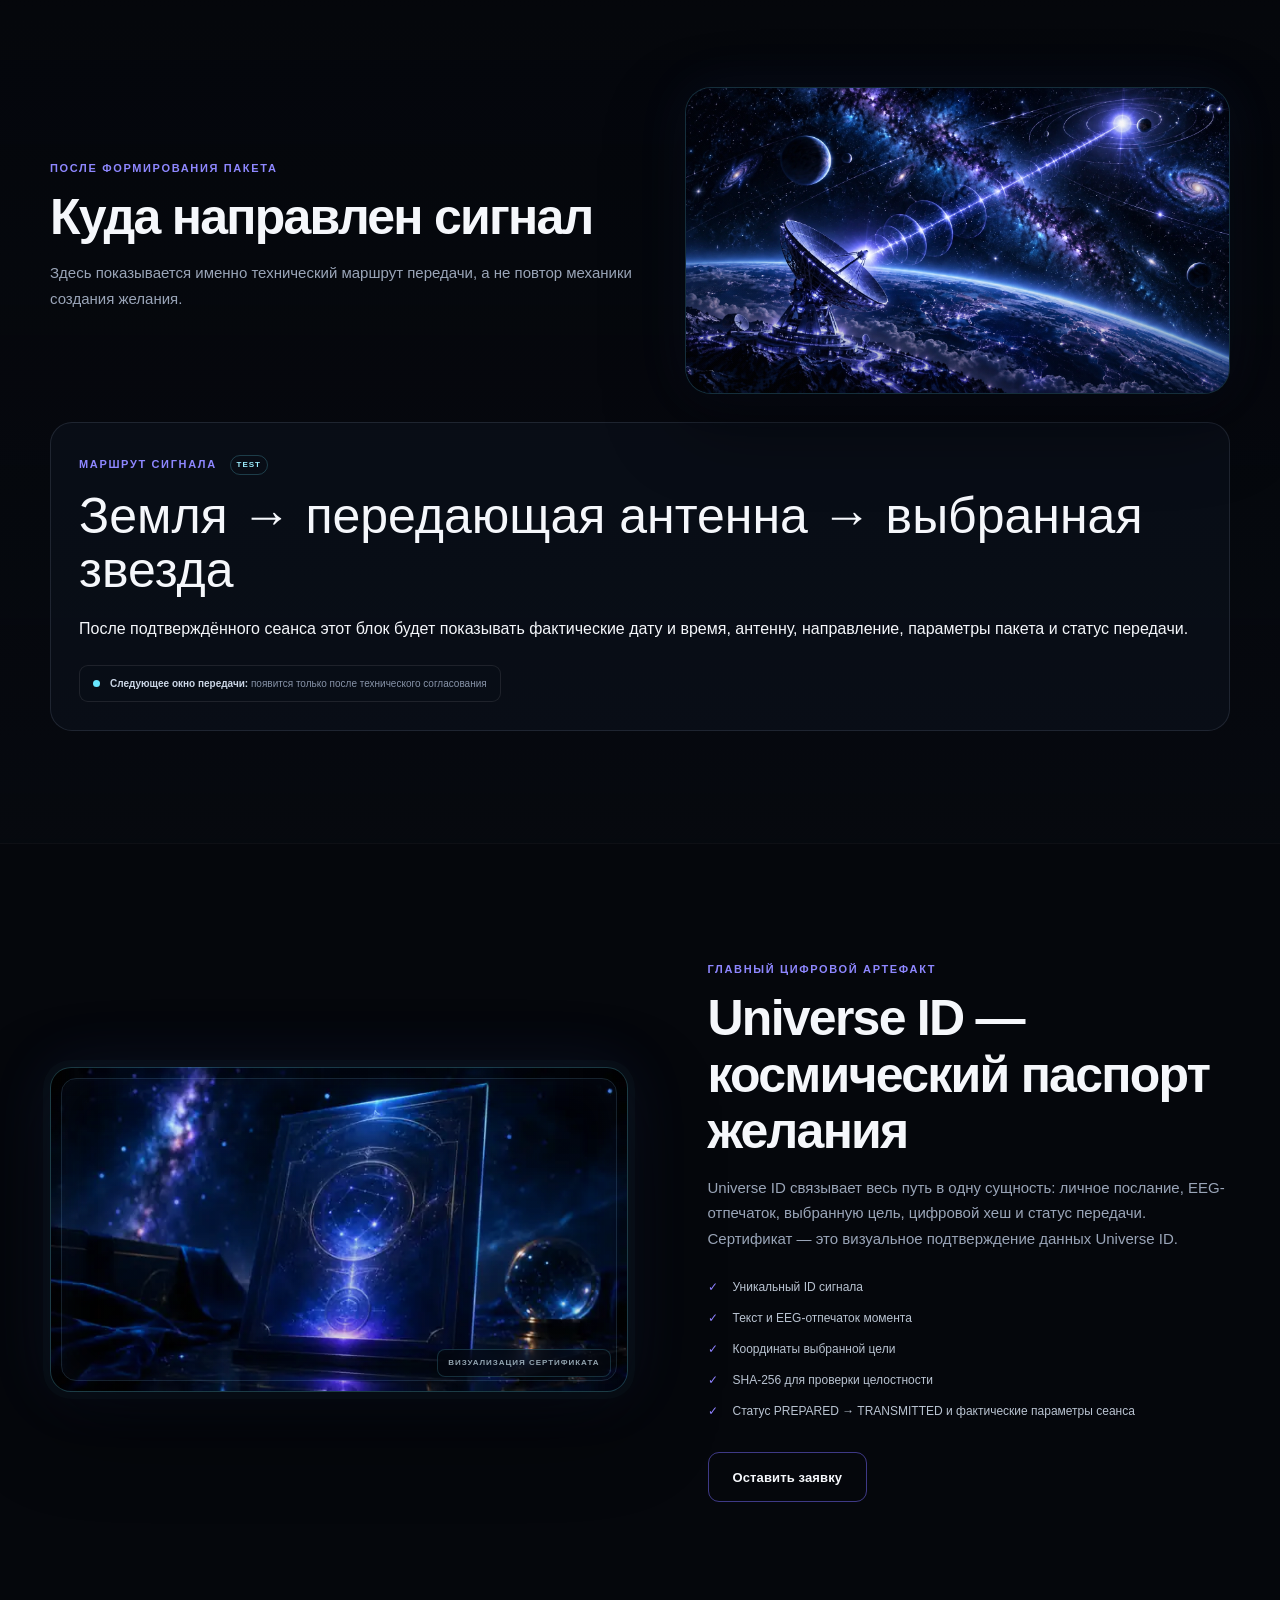
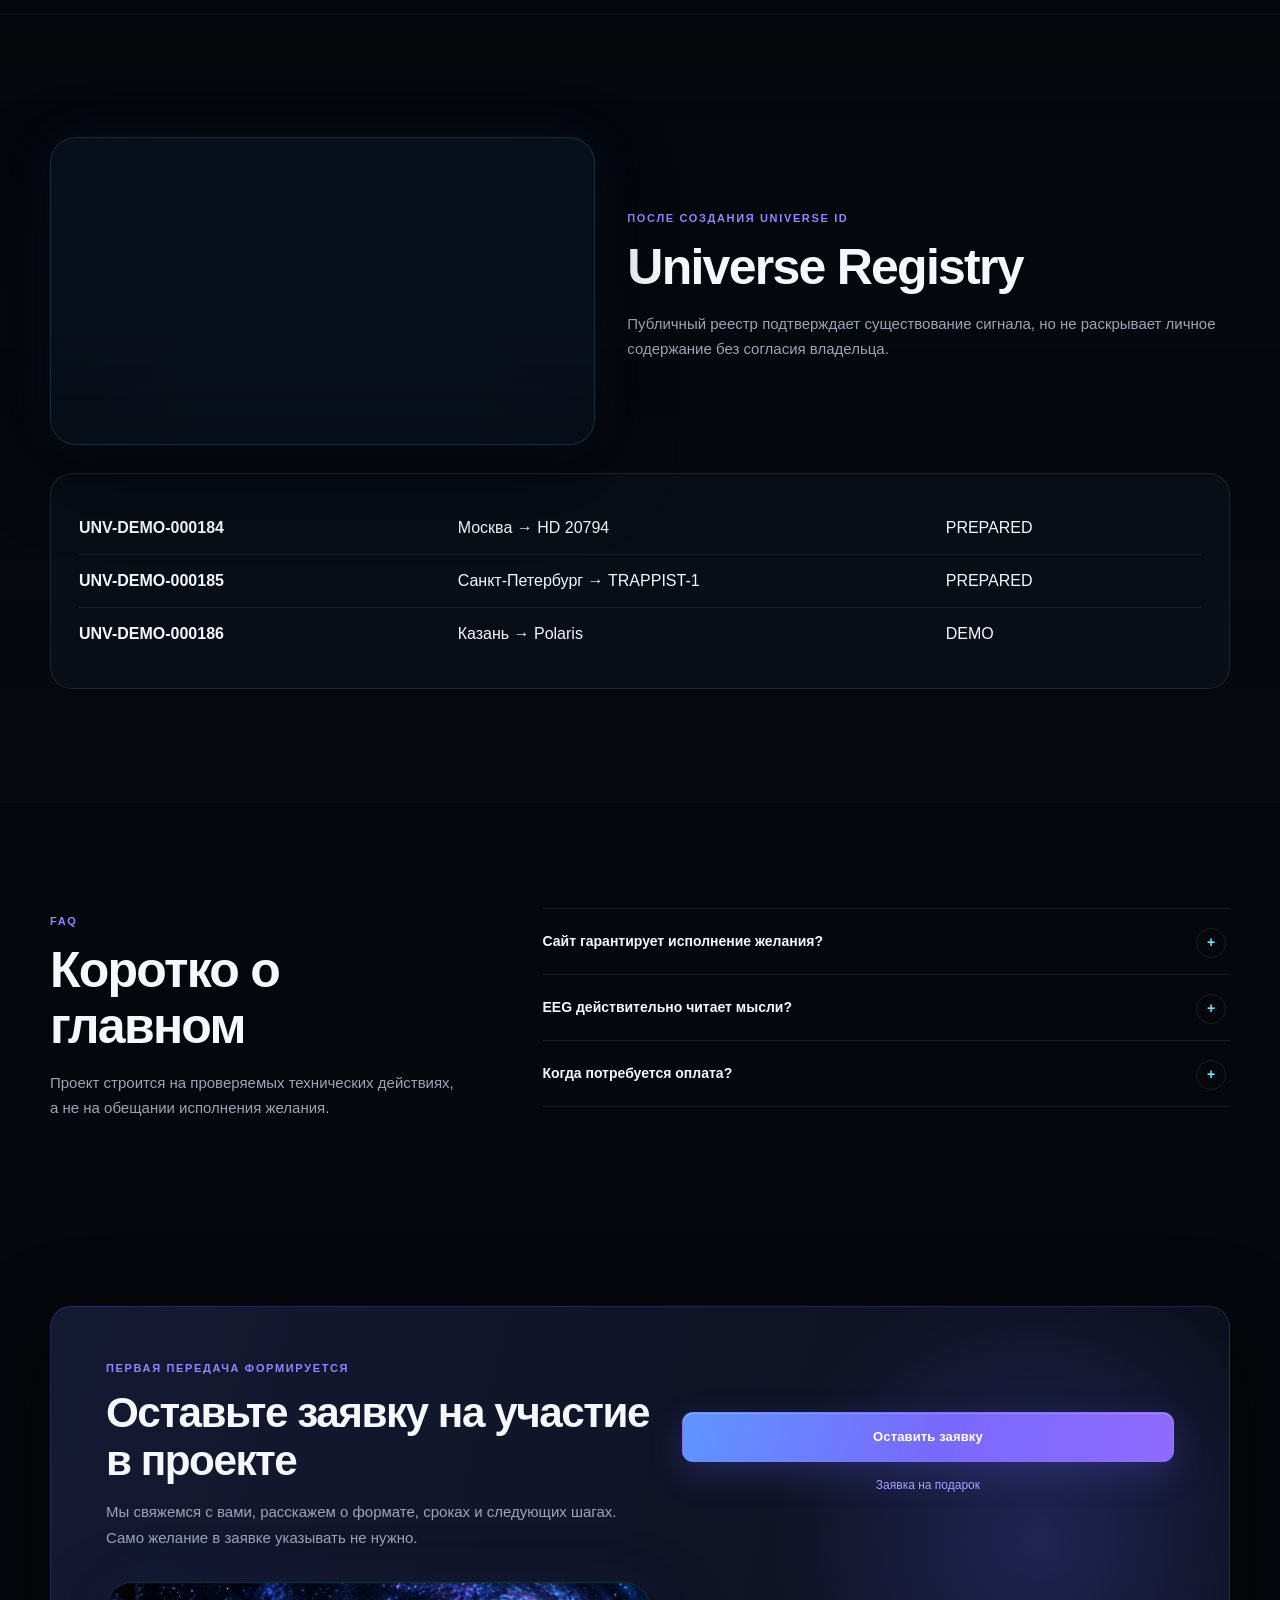
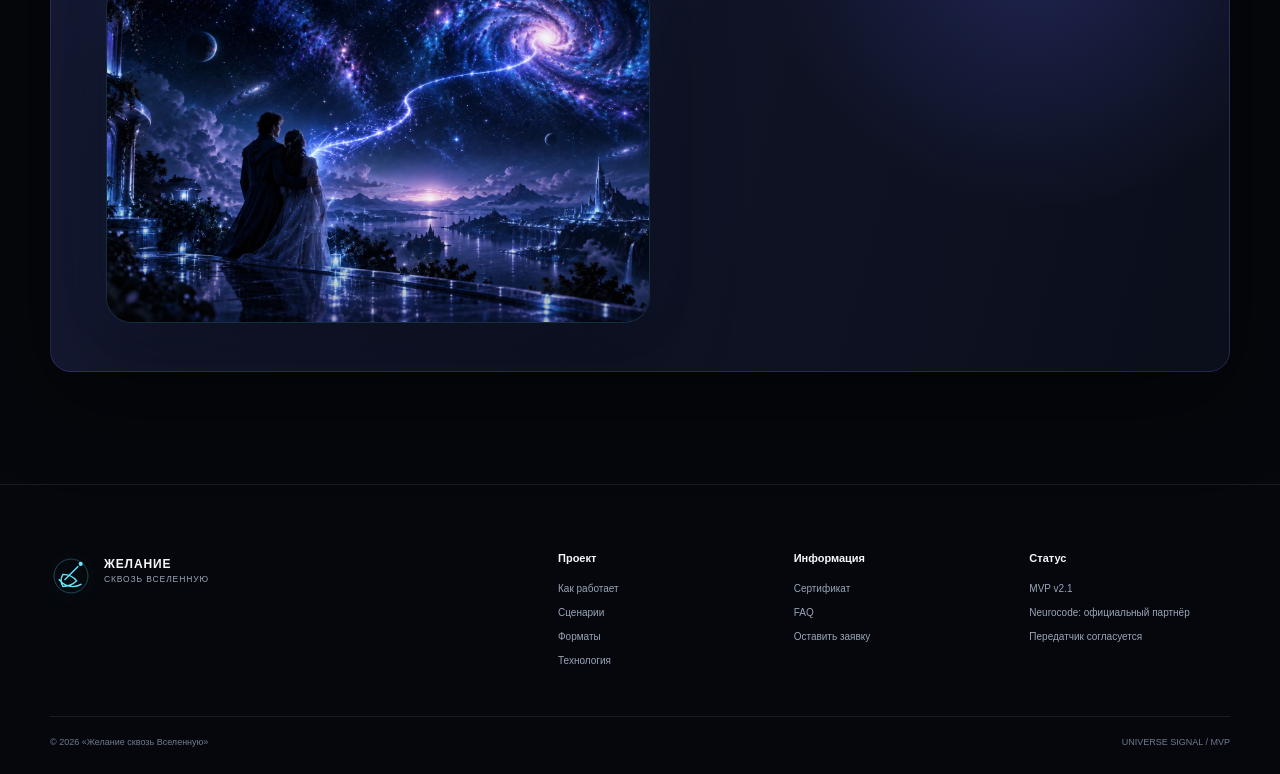
==== commit 1cb12566: "Fix SpaceWish Test favicon" ====
--- a/index.html
+++ b/index.html
@@ -5,7 +5,8 @@
   <meta name="viewport" content="width=device-width, initial-scale=1">
   <meta name="theme-color" content="#05070c">
   <title>Желание сквозь Вселенную — TEST</title>
-  <link rel="icon" href="../favicon-test.svg" type="image/svg+xml">
+  <link rel="icon" href="favicon-test.svg?v=20260909" type="image/svg+xml">
+  <link rel="shortcut icon" href="favicon-test.svg?v=20260909" type="image/svg+xml">
 </head>
 <body>
   <div style="min-height:100vh;background:#05070c;color:#fff;display:grid;place-items:center;font:16px system-ui">Загрузка тестового стенда…</div>
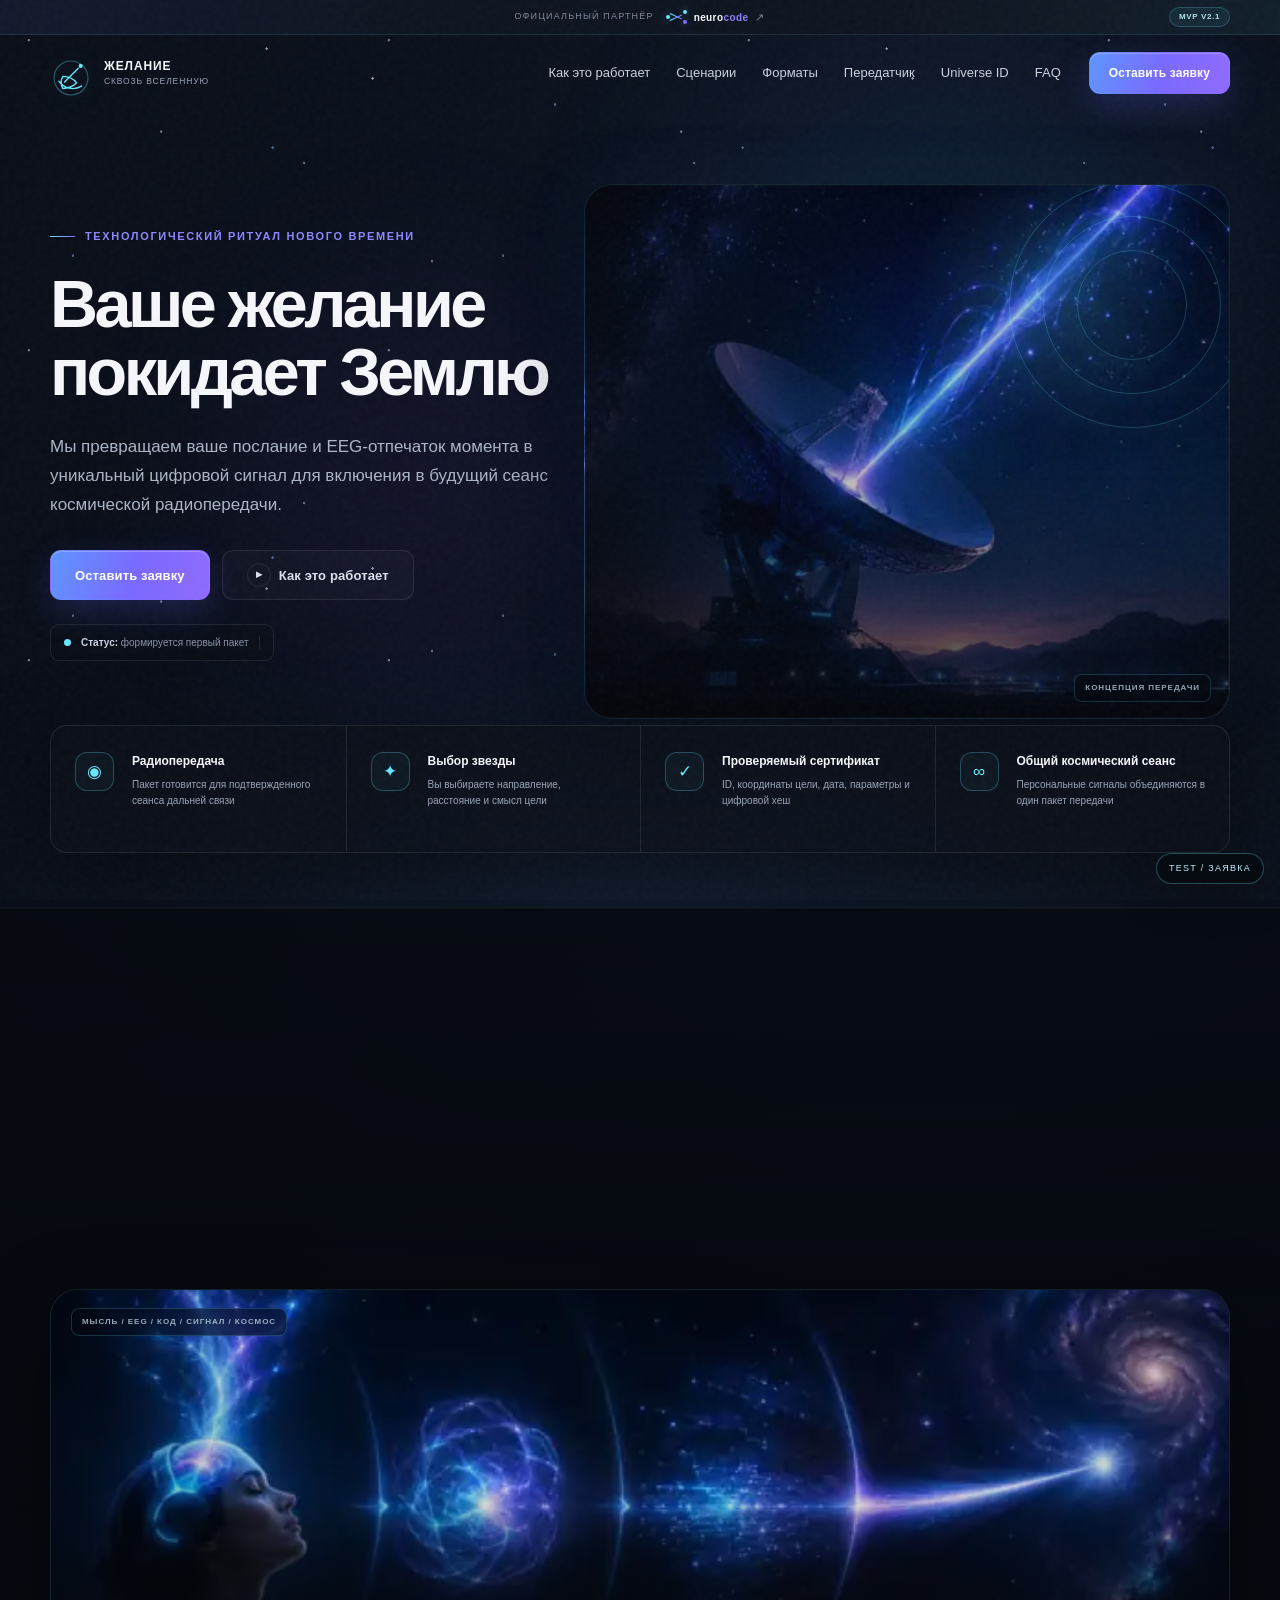
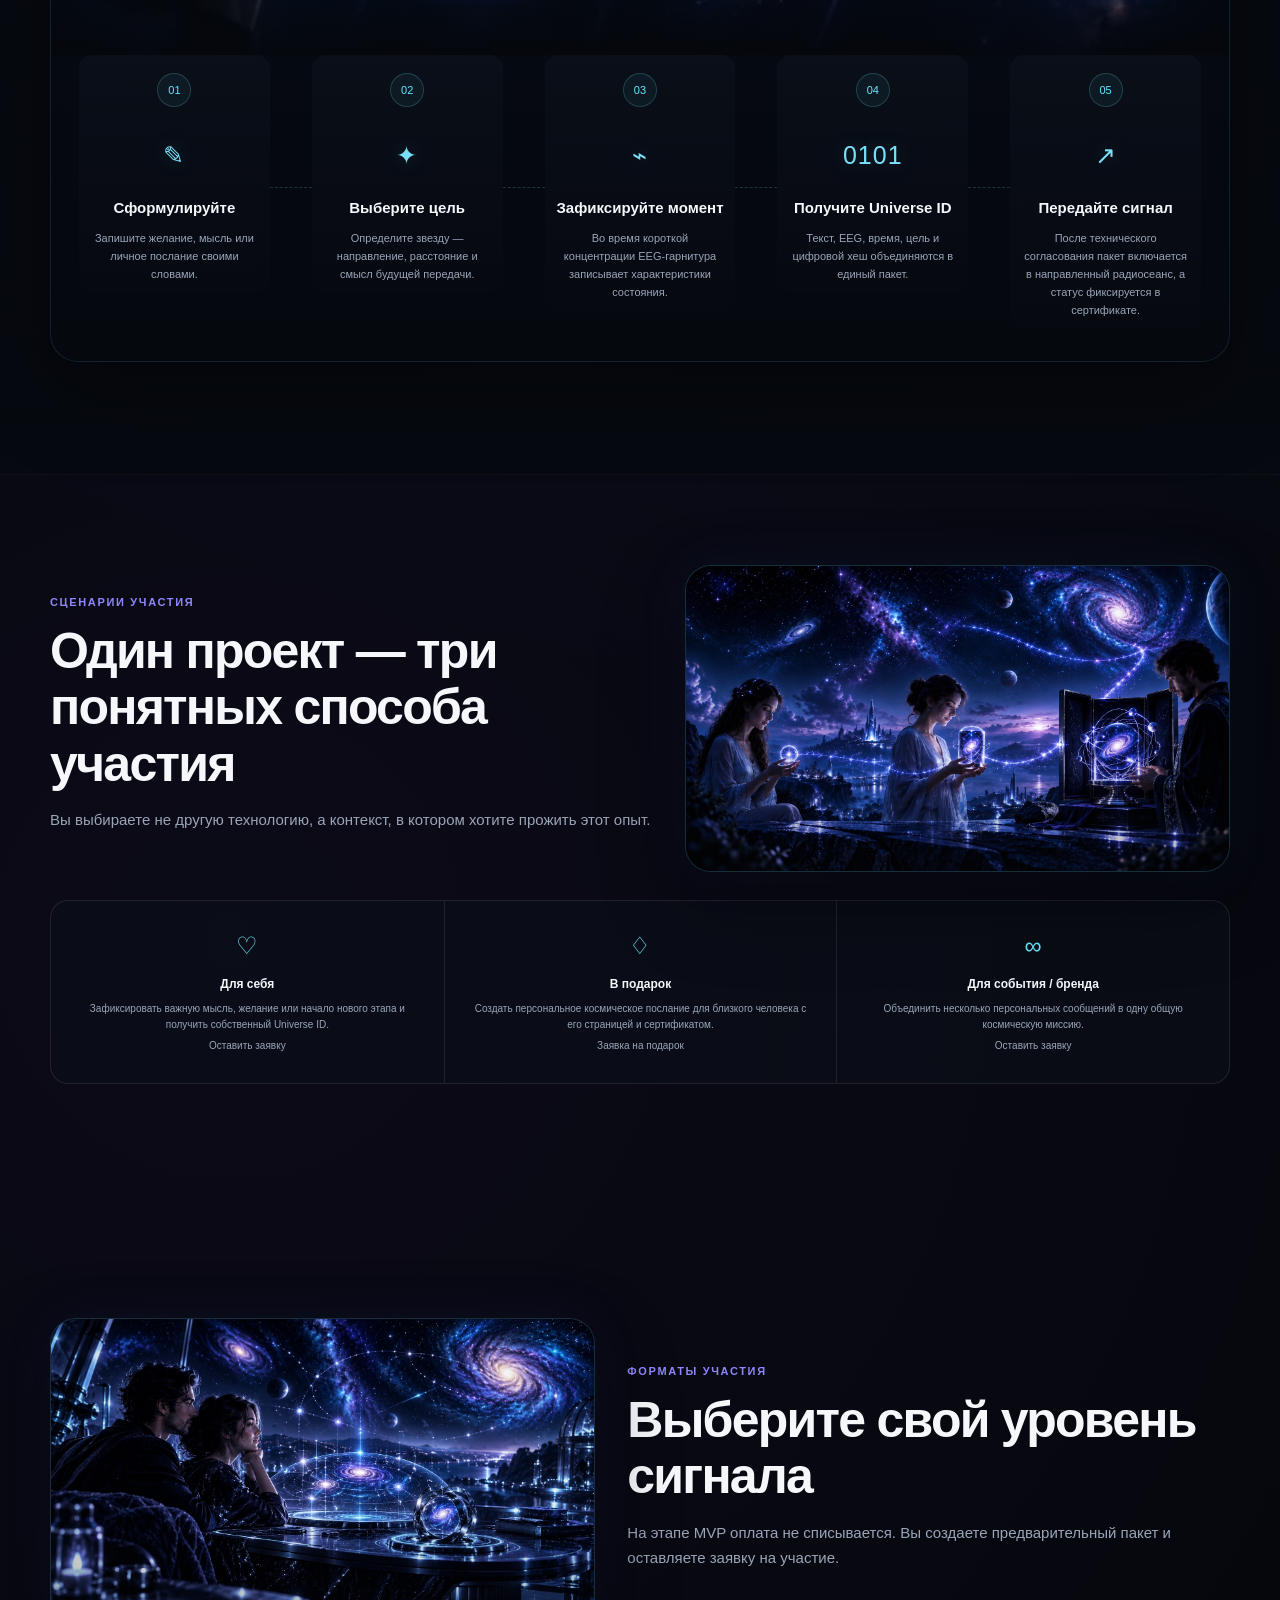
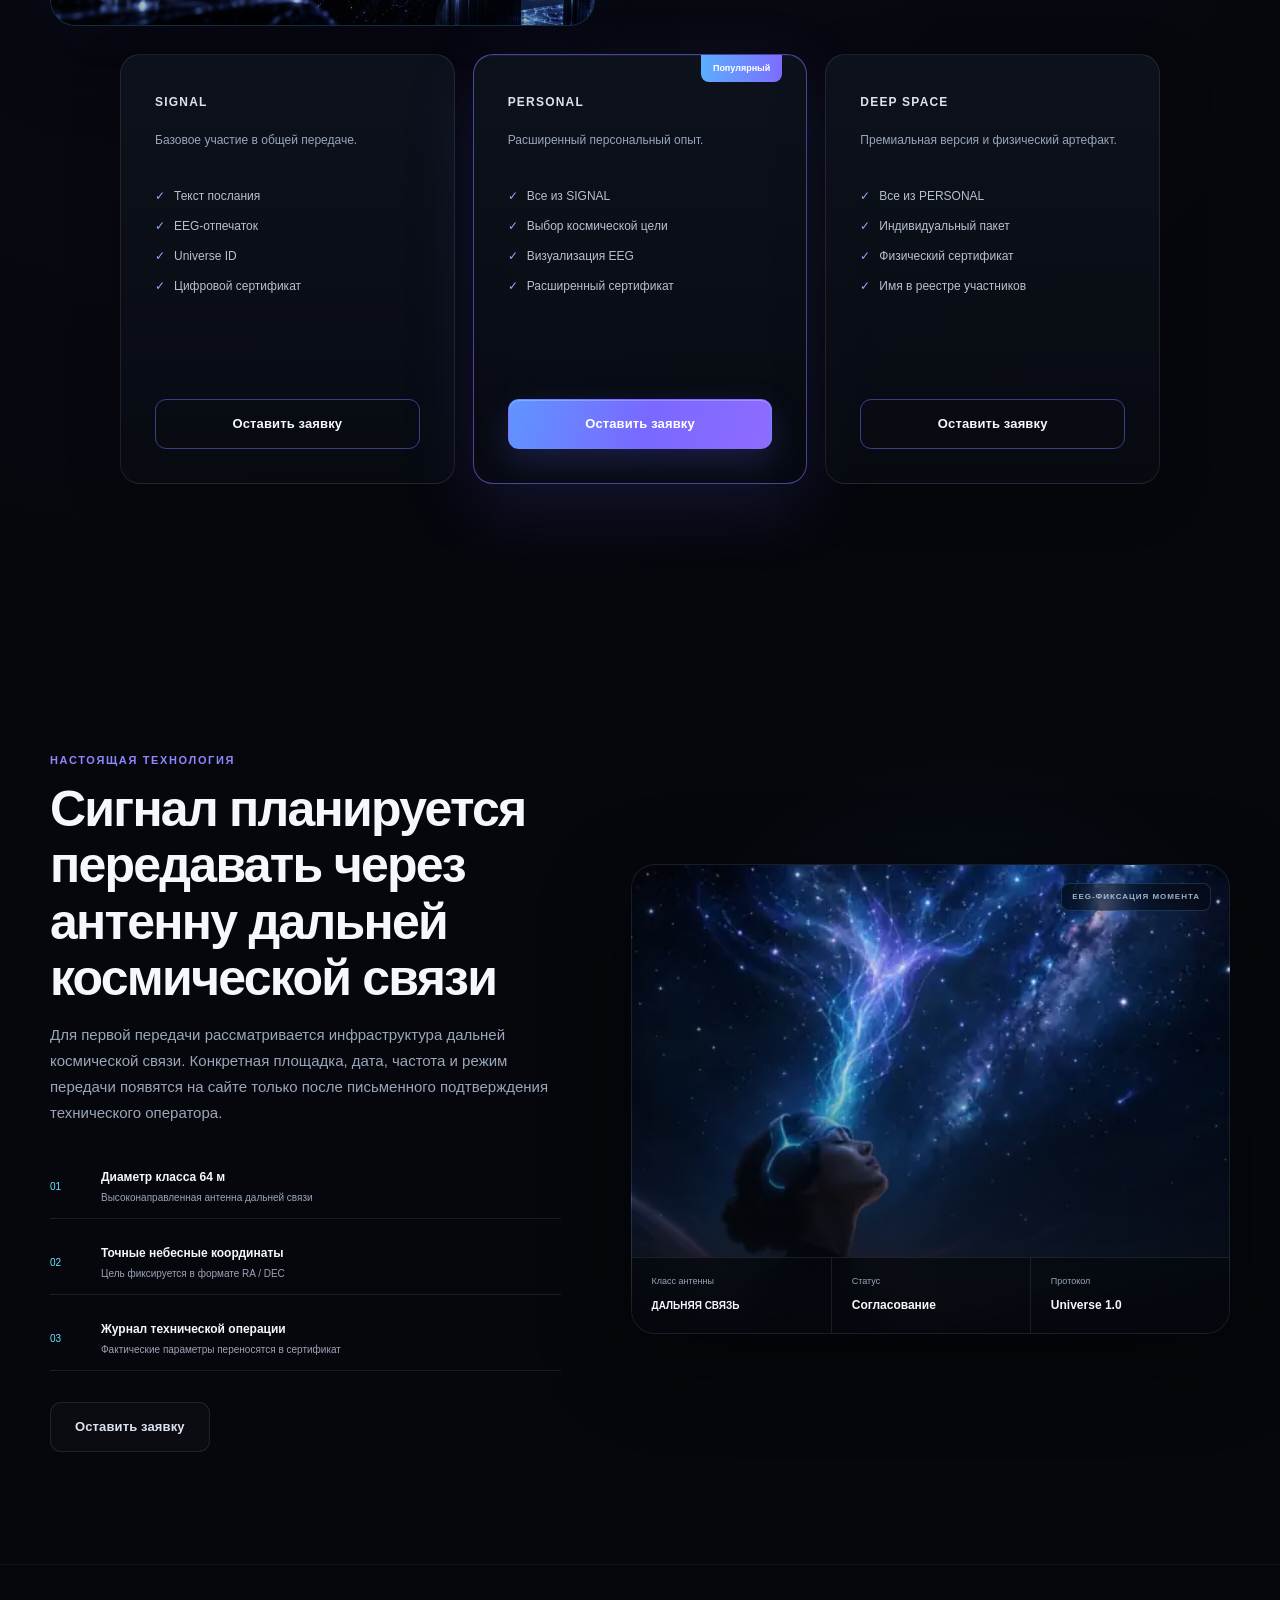
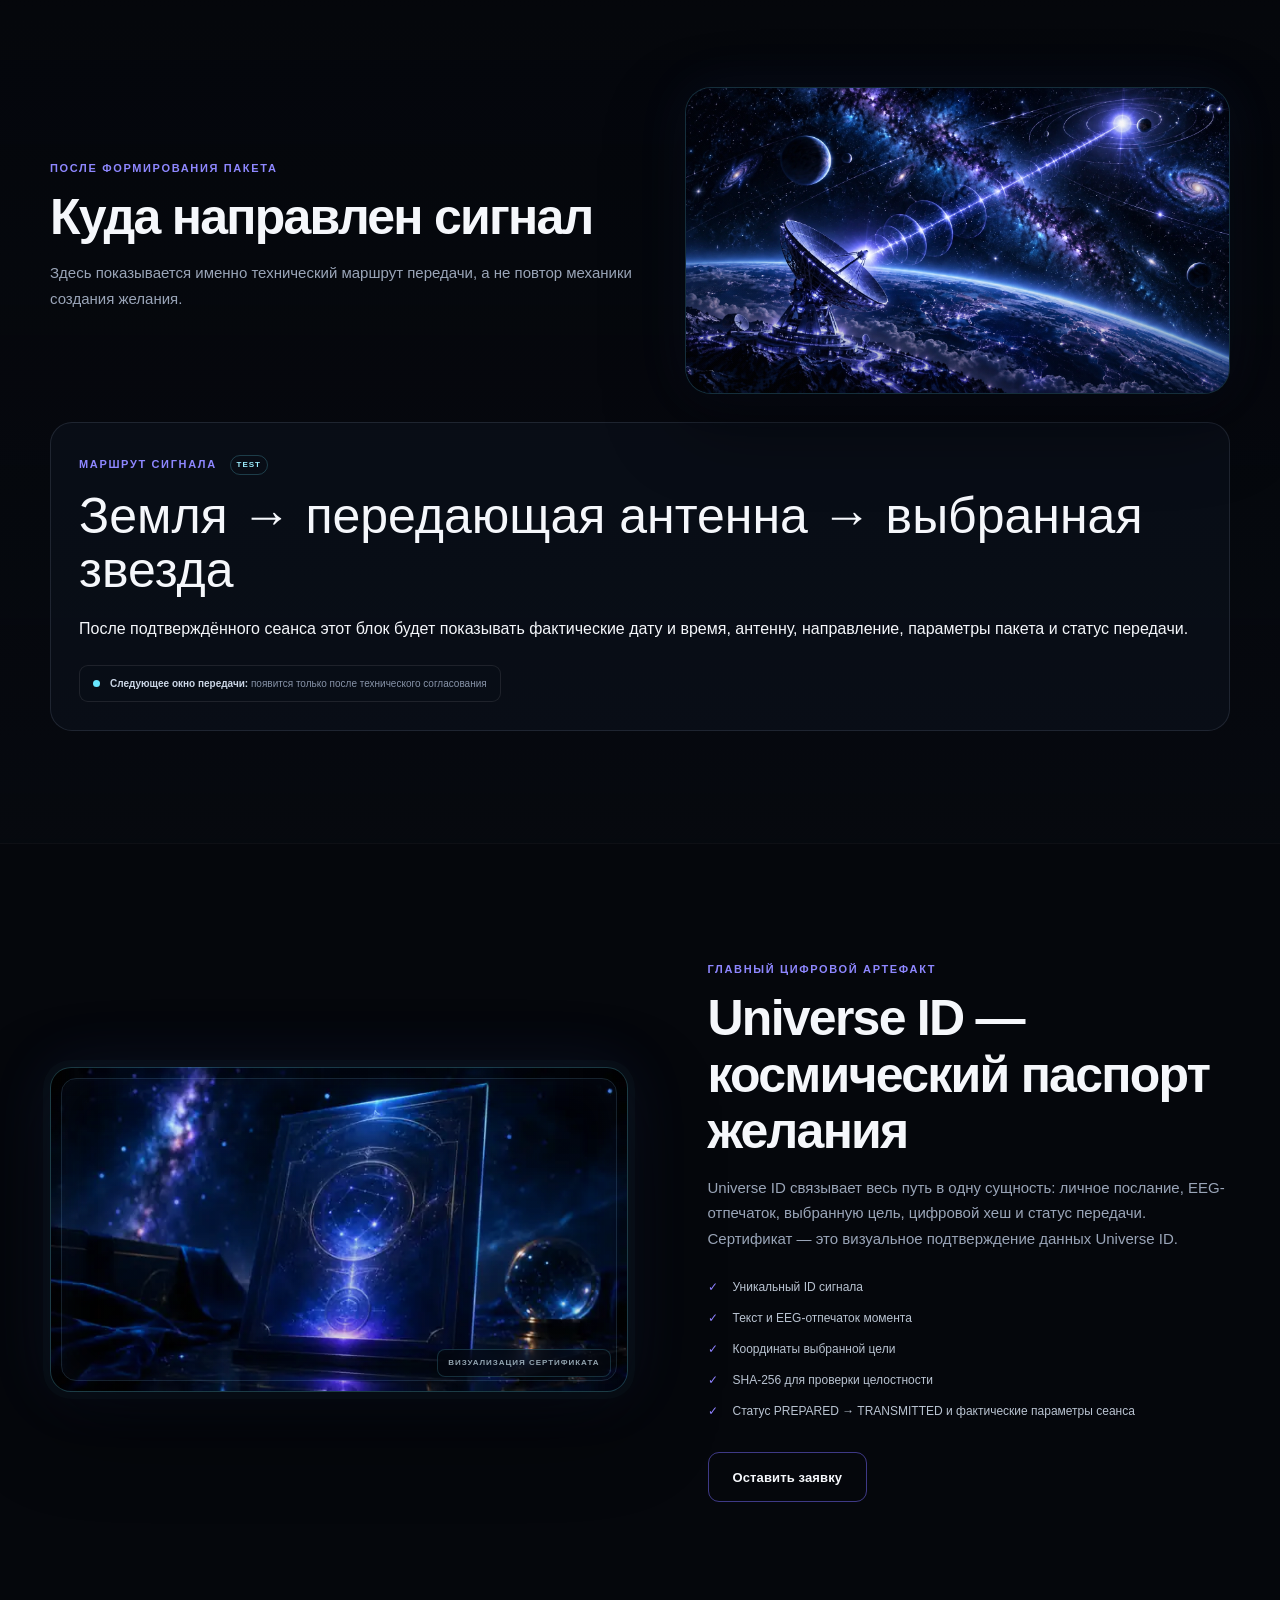
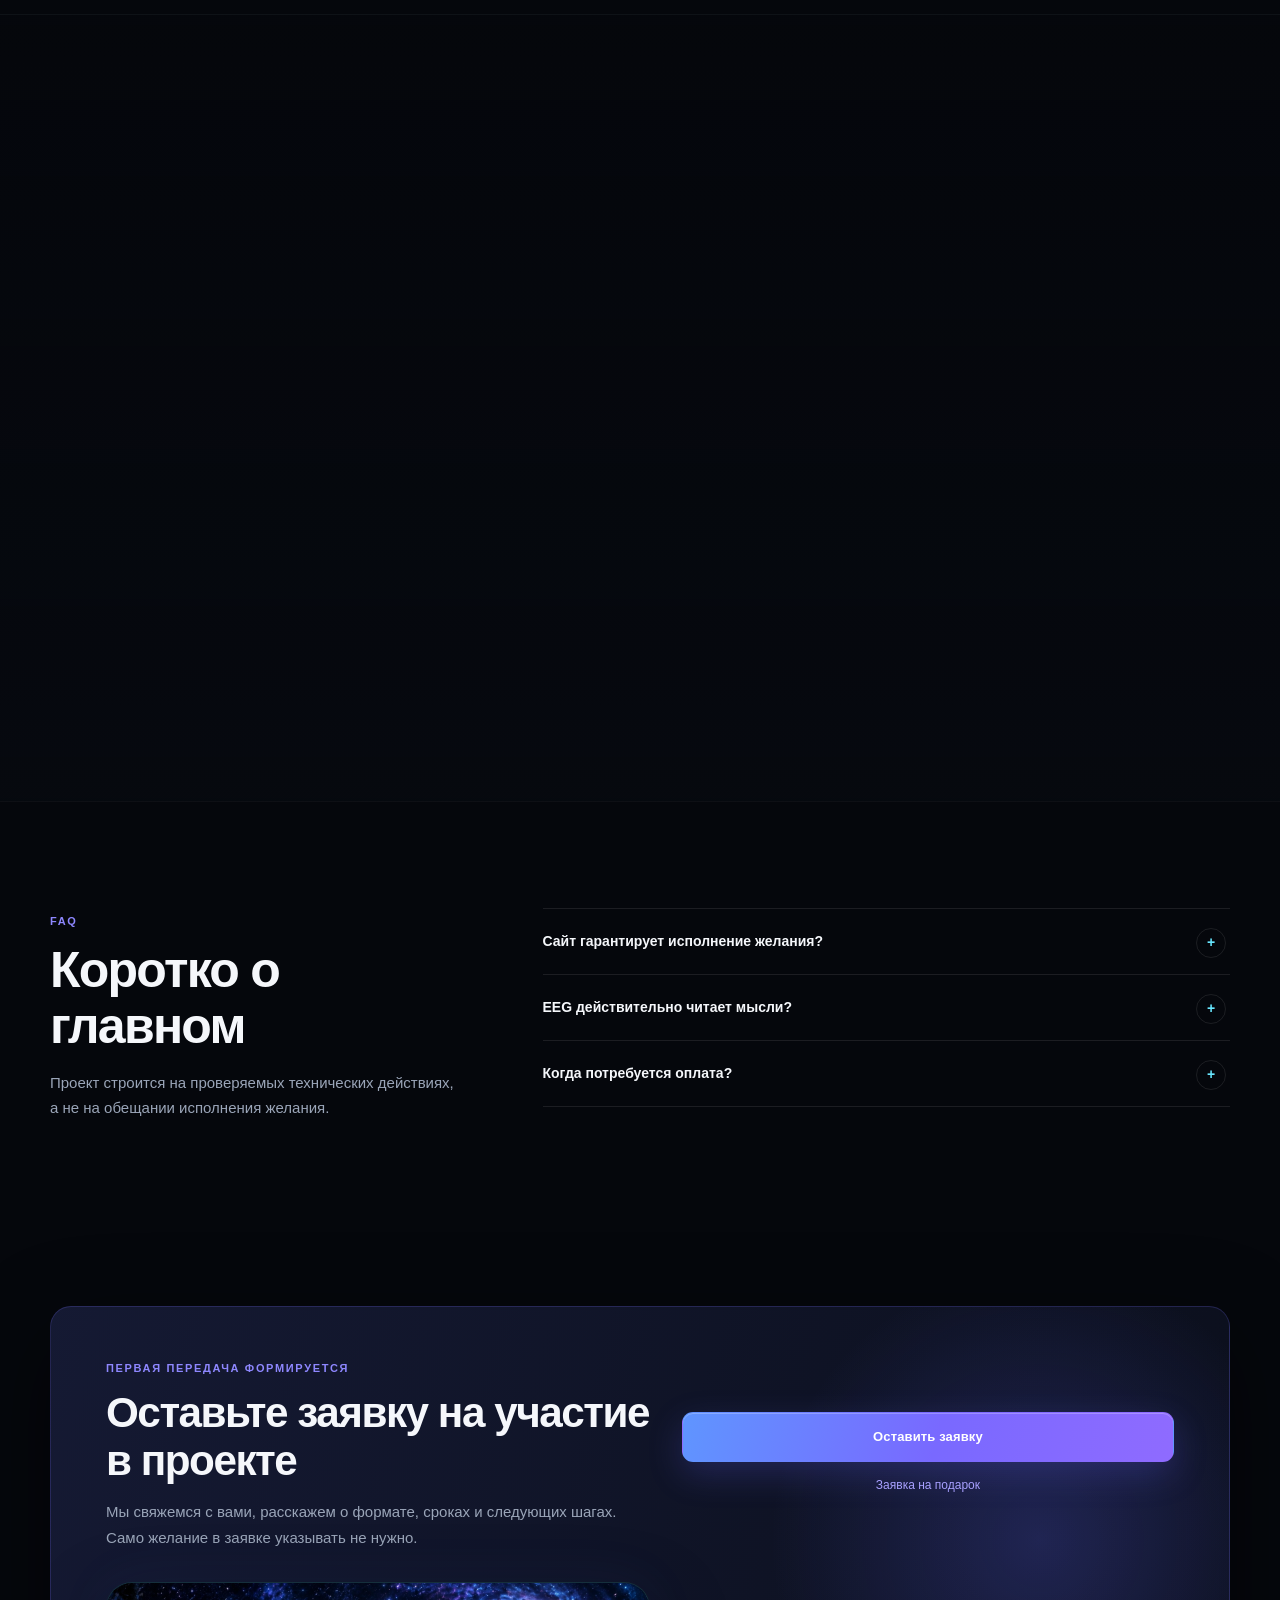
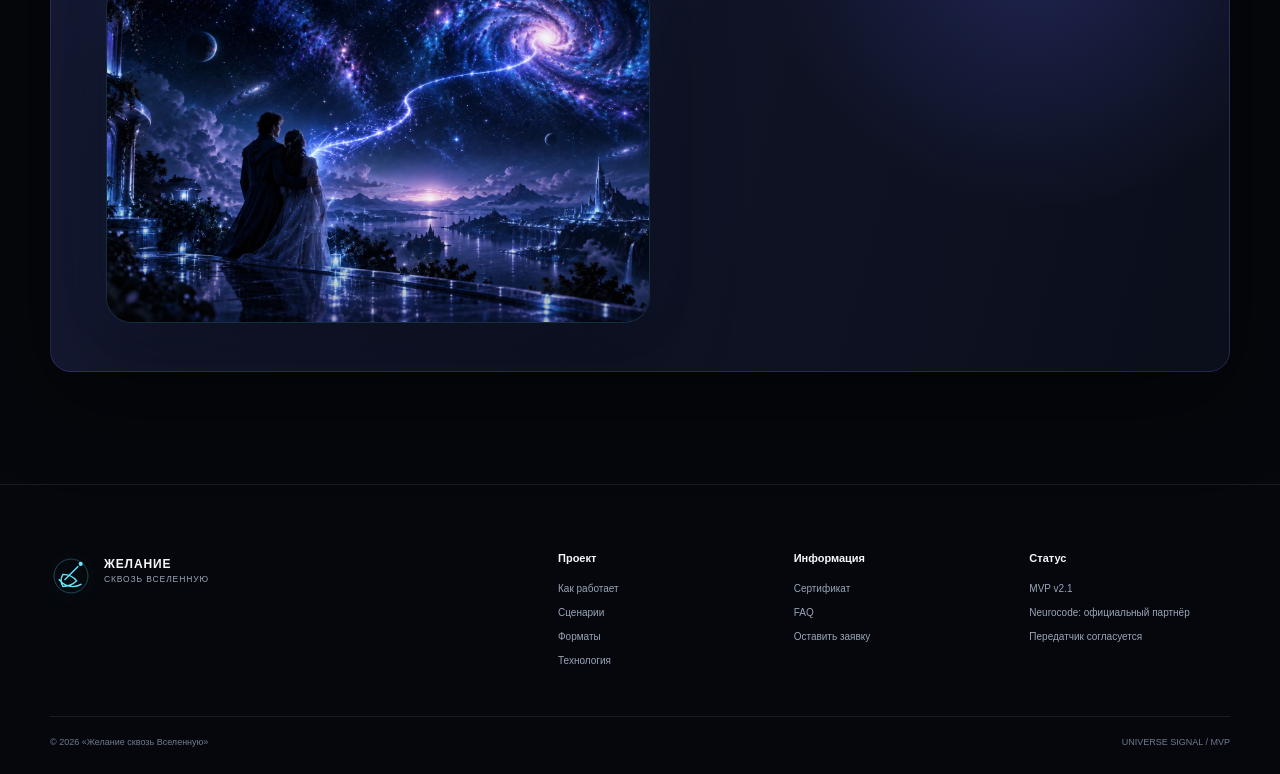
==== commit ce6417c9: "Refresh updated SpaceWish Test images" ====
--- a/index.html
+++ b/index.html
@@ -20,7 +20,7 @@
 
       doc.title = 'Желание сквозь Вселенную — TEST';
       const css = doc.querySelector('link[rel="stylesheet"]');
-      if (css) css.href = 'style.css';
+      if (css) css.href = 'style.css?v=20260909-photos2';
       doc.querySelectorAll('script[src]').forEach((s) => {
         if (s.getAttribute('src') === 'script.js') s.setAttribute('src', 'script-base.js');
       });
@@ -90,7 +90,7 @@
       if (audience) {
         audience.id = 'scenarios';
         audience.querySelector('.section-heading').innerHTML = '<span class="section-kicker">Сценарии участия</span><h2>Один проект — три понятных способа участия</h2><p>Вы выбираете не другую технологию, а контекст, в котором хотите прожить этот опыт.</p>';
-        audience.querySelector('.section-heading').insertAdjacentHTML('afterend', `<div class="test-side-layout reveal"><div class="section-heading compact"><span class="section-kicker">Сценарии участия</span><h2>Один проект — три понятных способа участия</h2><p>Вы выбираете не другую технологию, а контекст, в котором хотите прожить этот опыт.</p></div>${art('assets/test-scenarios.webp','Личное желание, подарок близкому и общий космический сигнал')}</div>`);
+        audience.querySelector('.section-heading').insertAdjacentHTML('afterend', `<div class="test-side-layout reveal"><div class="section-heading compact"><span class="section-kicker">Сценарии участия</span><h2>Один проект — три понятных способа участия</h2><p>Вы выбираете не другую технологию, а контекст, в котором хотите прожить этот опыт.</p></div>${art('assets/test-scenarios.webp?v=20260909-photos2','Личное желание, подарок близкому и общий космический сигнал')}</div>`);
         audience.querySelector('.section-heading').remove();
         audience.querySelector('.audience-grid').innerHTML = `
           <article><span>♡</span><strong>Для себя</strong><p>Зафиксировать важную мысль, желание или начало нового этапа и получить собственный Universe ID.</p><button class="footer-link-button js-open-builder" type="button">Оставить заявку</button></article>
@@ -101,14 +101,14 @@
       }
 
       const formatsHeading = doc.querySelector('#formats .section-heading');
-      if (formatsHeading) formatsHeading.insertAdjacentHTML('afterend', art('assets/test-formats.webp','Форматы участия в проекте Желание сквозь Вселенную'));
+      if (formatsHeading) formatsHeading.insertAdjacentHTML('afterend', art('assets/test-formats.webp?v=20260909-photos2','Форматы участия в проекте Желание сквозь Вселенную'));
 
       const technology = doc.querySelector('#technology');
       if (technology) {
         const mission = doc.createElement('section');
         mission.className = 'section section-dark';
         mission.id = 'mission';
-        mission.innerHTML = `<div class="container"><div class="test-side-layout reveal"><div class="section-heading"><span class="section-kicker">После формирования пакета</span><h2>Куда направлен сигнал</h2><p>Здесь показывается именно технический маршрут передачи, а не повтор механики создания желания.</p></div>${art('assets/test-mission.webp','Радиоантенна отправляет сигнал к выбранной звезде')}</div><div class="mission-card reveal"><span class="section-kicker">Маршрут сигнала <span class="test-inline-label">TEST</span></span><div class="mission-route">Земля → передающая антенна → выбранная звезда</div><p>После подтверждённого сеанса этот блок будет показывать фактические дату и время, антенну, направление, параметры пакета и статус передачи.</p><div class="transmission-status"><span class="status-pulse"></span><span><strong>Следующее окно передачи:</strong> появится только после технического согласования</span></div></div></div>`;
+        mission.innerHTML = `<div class="container"><div class="test-side-layout reveal"><div class="section-heading"><span class="section-kicker">После формирования пакета</span><h2>Куда направлен сигнал</h2><p>Здесь показывается именно технический маршрут передачи, а не повтор механики создания желания.</p></div>${art('assets/test-mission.webp?v=20260909-photos2','Радиоантенна отправляет сигнал к выбранной звезде')}</div><div class="mission-card reveal"><span class="section-kicker">Маршрут сигнала <span class="test-inline-label">TEST</span></span><div class="mission-route">Земля → передающая антенна → выбранная звезда</div><p>После подтверждённого сеанса этот блок будет показывать фактические дату и время, антенну, направление, параметры пакета и статус передачи.</p><div class="transmission-status"><span class="status-pulse"></span><span><strong>Следующее окно передачи:</strong> появится только после технического согласования</span></div></div></div>`;
         technology.insertAdjacentElement('afterend', mission);
       }
 
@@ -120,7 +120,7 @@
         const registry = doc.createElement('section');
         registry.className = 'section section-dark';
         registry.id = 'registry';
-        registry.innerHTML = `<div class="container"><div class="test-side-layout reverse reveal"><div class="section-heading"><span class="section-kicker">После создания Universe ID</span><h2>Universe Registry</h2><p>Публичный реестр подтверждает существование сигнала, но не раскрывает личное содержание без согласия владельца.</p></div>${art('assets/test-registry.webp','Космический архив и реестр уникальных сигналов')}</div><div class="registry-card reveal"><div class="registry-row"><strong>UNV-DEMO-000184</strong><span>Москва → HD 20794</span><span>PREPARED</span></div><div class="registry-row"><strong>UNV-DEMO-000185</strong><span>Санкт-Петербург → TRAPPIST-1</span><span>PREPARED</span></div><div class="registry-row"><strong>UNV-DEMO-000186</strong><span>Казань → Polaris</span><span>DEMO</span></div></div></div>`;
+        registry.innerHTML = `<div class="container"><div class="test-side-layout reverse reveal"><div class="section-heading"><span class="section-kicker">После создания Universe ID</span><h2>Universe Registry</h2><p>Публичный реестр подтверждает существование сигнала, но не раскрывает личное содержание без согласия владельца.</p></div>${art('assets/test-registry.webp?v=20260909-photos2','Космический архив и реестр уникальных сигналов')}</div><div class="registry-card reveal"><div class="registry-row"><strong>UNV-DEMO-000184</strong><span>Москва → HD 20794</span><span>PREPARED</span></div><div class="registry-row"><strong>UNV-DEMO-000185</strong><span>Санкт-Петербург → TRAPPIST-1</span><span>PREPARED</span></div><div class="registry-row"><strong>UNV-DEMO-000186</strong><span>Казань → Polaris</span><span>DEMO</span></div></div></div>`;
         certificate.insertAdjacentElement('afterend', registry);
       }
 
@@ -128,7 +128,7 @@
       if (ctaCard) {
         const ctaCopy = ctaCard.querySelector('div:first-child');
         if (ctaCopy) ctaCopy.innerHTML = '<span class="section-kicker">Первая передача формируется</span><h2>Оставьте заявку на участие в проекте</h2><p>Мы свяжемся с вами, расскажем о формате, сроках и следующих шагах. Само желание в заявке указывать не нужно.</p>';
-        ctaCard.insertAdjacentHTML('beforeend', art('assets/test-cta.webp','Личное послание начинает путь к звёздам'));
+        ctaCard.insertAdjacentHTML('beforeend', art('assets/test-cta.webp?v=20260909-photos2','Личное послание начинает путь к звёздам'));
       }
 
       const applySideLayout = (selector, reverse = false) => {
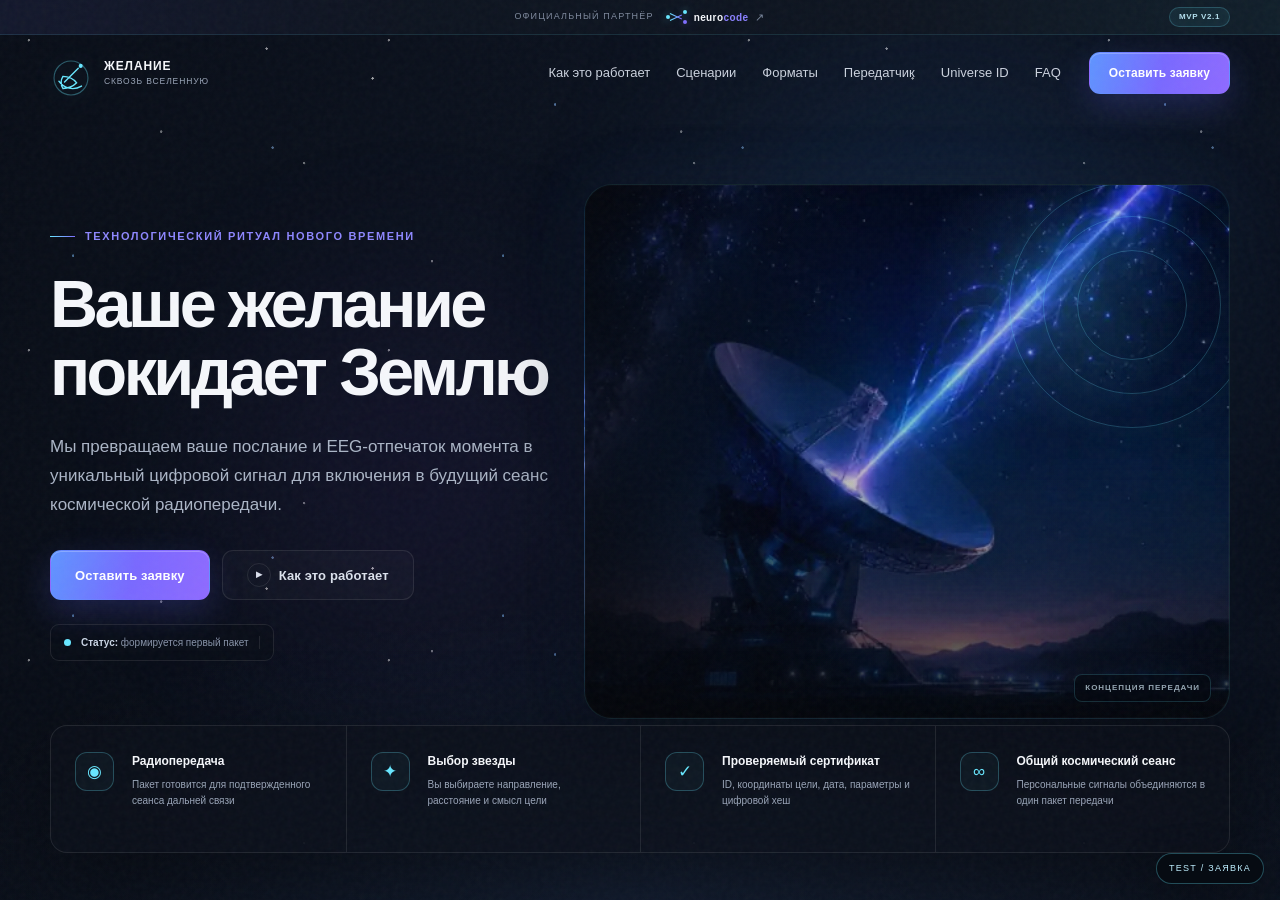
==== commit 4390fee0: "Remove startup loader and visual flash" ====
--- a/index.html
+++ b/index.html
@@ -6,255 +6,13 @@
   <meta name="theme-color" content="#05070c">
   <title>Желание сквозь Вселенную — TEST</title>
   <link rel="icon" href="favicon-test.svg?v=20260909" type="image/svg+xml">
-  <link rel="shortcut icon" href="favicon-test.svg?v=20260909" type="image/svg+xml">
+  <style>
+    html,body{margin:0;width:100%;height:100%;overflow:hidden;background:#05070c}
+    #spacewish-app{position:fixed;inset:0;width:100%;height:100%;border:0;visibility:hidden;background:#05070c}
+    #spacewish-app.ready{visibility:visible}
+  </style>
 </head>
 <body>
-  <div style="min-height:100vh;background:#05070c;color:#fff;display:grid;place-items:center;font:16px system-ui">Загрузка тестового стенда…</div>
-  <script>
-  (async function () {
-    try {
-      const response = await fetch('./base.html?test-source=' + Date.now(), {cache:'no-store'});
-      if (!response.ok) throw new Error('Не удалось загрузить production: ' + response.status);
-      const source = await response.text();
-      const doc = new DOMParser().parseFromString(source, 'text/html');
-
-      doc.title = 'Желание сквозь Вселенную — TEST';
-      const css = doc.querySelector('link[rel="stylesheet"]');
-      if (css) css.href = 'style.css?v=20260909-photos2';
-      doc.querySelectorAll('script[src]').forEach((s) => {
-        if (s.getAttribute('src') === 'script.js') s.setAttribute('src', 'script-base.js');
-      });
-      doc.querySelectorAll('link[rel~="icon"]').forEach((n) => n.remove());
-      const icon = doc.createElement('link');
-      icon.rel = 'icon'; icon.type = 'image/svg+xml'; icon.href = 'favicon-test.svg';
-      doc.head.appendChild(icon);
-
-      const style = doc.createElement('style');
-      style.textContent = `
-
-        /* Critical anti-flash rules: production contains inline SVG illustrations
-           that must stay hidden before the external stylesheet finishes loading. */
-        .hero-visual .dish-illustration,.tech-visual svg{display:none!important}
-        .brand-mark svg{display:block;width:52px;height:52px;max-width:100%}
-        .test-stand-badge{position:fixed;right:16px;bottom:16px;z-index:120;padding:8px 12px;border:1px solid rgba(104,231,255,.3);border-radius:999px;background:rgba(7,11,18,.92);backdrop-filter:blur(16px);color:#bfefff;font-size:9px;letter-spacing:.14em;text-transform:uppercase;box-shadow:0 12px 40px rgba(0,0,0,.28)}
-        .test-inline-label{display:inline-flex;margin-left:8px;padding:3px 6px;border:1px solid rgba(104,231,255,.22);border-radius:999px;color:#9eefff;font-size:8px;letter-spacing:.12em;vertical-align:middle}
-        .audience-section .audience-grid{grid-template-columns:repeat(3,minmax(0,1fr))}
-        .mission-card,.registry-card{padding:28px;border:1px solid rgba(148,163,184,.16);border-radius:22px;background:rgba(12,17,28,.66)}
-        .mission-route{font-size:clamp(26px,4vw,50px);line-height:1.08;margin:14px 0 20px}
-        .registry-row{display:grid;grid-template-columns:1fr 1.3fr .7fr;gap:14px;padding:14px 0;border-bottom:1px solid rgba(148,163,184,.12)}
-        .registry-row:last-child{border-bottom:0}
-        .test-art{position:relative;margin:26px auto 34px;overflow:hidden;width:min(680px,100%);border-radius:26px;border:1px solid rgba(104,231,255,.14);background:#07101c;box-shadow:0 30px 80px rgba(0,0,0,.38),0 0 55px rgba(86,133,255,.07)}
-        .test-art img{display:block;width:100%;aspect-ratio:16/9;object-fit:cover;transform:scale(1.002)}
-        .test-art:after{content:'';position:absolute;inset:0;pointer-events:none;background:linear-gradient(180deg,transparent 60%,rgba(5,7,12,.28)),linear-gradient(90deg,rgba(5,7,12,.12),transparent 28%,transparent 72%,rgba(5,7,12,.08))}
-        .test-side-layout{display:grid;grid-template-columns:minmax(0,1.05fr) minmax(320px,.95fr);gap:32px;align-items:center;margin:10px 0 28px}
-        .test-side-layout.reverse{grid-template-columns:minmax(320px,.95fr) minmax(0,1.05fr)}
-        .test-side-layout .section-heading{margin:0;max-width:none;text-align:left;align-items:flex-start}
-        .test-side-layout .section-heading.compact{align-self:center}
-        .test-side-layout .section-heading p{max-width:640px}
-        .test-side-layout .test-art{margin:0;width:100%;max-width:none}
-        .test-side-layout.reverse .section-heading{order:2}
-        .test-side-layout.reverse .test-art{order:1}
-        #scenarios .audience-grid,#mission .mission-card,#registry .registry-card,#faq .faq-grid{margin-top:26px}
-        #faq .test-art img{aspect-ratio:4/3}
-        .cta-section .cta-card{overflow:hidden;display:grid;grid-template-columns:minmax(0,1.05fr) minmax(320px,.95fr);gap:32px;align-items:center}
-        .cta-section .cta-card > *{min-width:0}
-        .cta-section .test-art{grid-column:auto;margin:0;width:100%;max-width:none;align-self:stretch}
-        .cta-section .test-art img{aspect-ratio:16/10;height:100%}
-        .application-form .field select{width:100%;height:52px;border:1px solid rgba(148,163,184,.2);border-radius:12px;background:#101620;color:#f7f9ff;padding:0 14px;font:inherit;outline:none}
-        .application-form .field select:focus{border-color:rgba(104,231,255,.55);box-shadow:0 0 0 3px rgba(104,231,255,.07)}
-        .application-note{margin:2px 0 0;color:#8e9aae;font-size:12px;line-height:1.6}
-        .application-status{min-height:20px;margin-top:12px;color:#ffb6b6;font-size:12px}
-        .application-success{padding:26px;border:1px solid rgba(104,231,255,.18);border-radius:18px;background:rgba(9,16,28,.72)}
-        .application-success h3{margin:10px 0 8px;font-size:28px}
-        .application-success p{margin:0;color:#aab4c5;line-height:1.65}
-        @media(max-width:820px){.audience-section .audience-grid{grid-template-columns:1fr}.registry-row{grid-template-columns:1fr}.test-art{border-radius:20px;margin:20px 0 28px}.test-side-layout,.test-side-layout.reverse,.cta-section .cta-card{grid-template-columns:1fr;gap:18px}.test-side-layout.reverse .section-heading,.test-side-layout.reverse .test-art{order:initial}.test-side-layout .section-heading{text-align:center;align-items:center}.test-side-layout .section-heading p{max-width:none}.cta-section .test-art img,#faq .test-art img{aspect-ratio:16/9;height:auto}}
-      `;
-      doc.head.appendChild(style);
-
-      const art = (src, alt, extra='') => `<figure class="test-art reveal ${extra}"><img src="${src}" alt="${alt}" loading="lazy" decoding="async"></figure>`;
-
-      const nav = doc.querySelector('.main-nav');
-      if (nav) nav.innerHTML = '<a href="#how">Как это работает</a><a href="#scenarios">Сценарии</a><a href="#formats">Форматы</a><a href="#technology">Передатчик</a><a href="#certificate">Universe ID</a><a href="#faq">FAQ</a>';
-
-      const howHeading = doc.querySelector('#how .section-heading');
-      if (howHeading) howHeading.innerHTML = '<span class="section-kicker">Один последовательный путь</span><h2>Как желание становится космическим сигналом</h2><p>От личной мысли до Universe ID и подготовленного радиосеанса — без лишних повторов и параллельных сценариев.</p>';
-      const process = doc.querySelector('#how .process');
-      if (process) process.innerHTML = `
-        <article class="process-step"><span class="step-number">01</span><span class="process-symbol">✎</span><h3>Сформулируйте</h3><p>Запишите желание, мысль или личное послание своими словами.</p></article><span class="process-line" aria-hidden="true"></span>
-        <article class="process-step"><span class="step-number">02</span><span class="process-symbol">✦</span><h3>Выберите цель</h3><p>Определите звезду — направление, расстояние и смысл будущей передачи.</p></article><span class="process-line" aria-hidden="true"></span>
-        <article class="process-step"><span class="step-number">03</span><span class="process-symbol">⌁</span><h3>Зафиксируйте момент</h3><p>Во время короткой концентрации EEG-гарнитура записывает характеристики состояния.</p></article><span class="process-line" aria-hidden="true"></span>
-        <article class="process-step"><span class="step-number">04</span><span class="process-symbol">0101</span><h3>Получите Universe ID</h3><p>Текст, EEG, время, цель и цифровой хеш объединяются в единый пакет.</p></article><span class="process-line" aria-hidden="true"></span>
-        <article class="process-step"><span class="step-number">05</span><span class="process-symbol">↗</span><h3>Передайте сигнал</h3><p>После технического согласования пакет включается в направленный радиосеанс, а статус фиксируется в сертификате.</p></article>`;
-
-      const audience = doc.querySelector('.audience-section');
-      if (audience) {
-        audience.id = 'scenarios';
-        audience.querySelector('.section-heading').innerHTML = '<span class="section-kicker">Сценарии участия</span><h2>Один проект — три понятных способа участия</h2><p>Вы выбираете не другую технологию, а контекст, в котором хотите прожить этот опыт.</p>';
-        audience.querySelector('.section-heading').insertAdjacentHTML('afterend', `<div class="test-side-layout reveal"><div class="section-heading compact"><span class="section-kicker">Сценарии участия</span><h2>Один проект — три понятных способа участия</h2><p>Вы выбираете не другую технологию, а контекст, в котором хотите прожить этот опыт.</p></div>${art('assets/test-scenarios.webp?v=20260909-photos2','Личное желание, подарок близкому и общий космический сигнал')}</div>`);
-        audience.querySelector('.section-heading').remove();
-        audience.querySelector('.audience-grid').innerHTML = `
-          <article><span>♡</span><strong>Для себя</strong><p>Зафиксировать важную мысль, желание или начало нового этапа и получить собственный Universe ID.</p><button class="footer-link-button js-open-builder" type="button">Оставить заявку</button></article>
-          <article><span>♢</span><strong>В подарок</strong><p>Создать персональное космическое послание для близкого человека с его страницей и сертификатом.</p><button class="footer-link-button js-open-builder" type="button" data-gift="true">Заявка на подарок</button></article>
-          <article><span>∞</span><strong>Для события / бренда</strong><p>Объединить несколько персональных сообщений в одну общую космическую миссию.</p><button class="footer-link-button js-open-builder" type="button" data-application-format="event">Оставить заявку</button></article>`;
-        const formats = doc.querySelector('#formats');
-        if (formats && formats.parentNode) formats.parentNode.insertBefore(audience, formats);
-      }
-
-      const formatsHeading = doc.querySelector('#formats .section-heading');
-      if (formatsHeading) formatsHeading.insertAdjacentHTML('afterend', art('assets/test-formats.webp?v=20260909-photos2','Форматы участия в проекте Желание сквозь Вселенную'));
-
-      const technology = doc.querySelector('#technology');
-      if (technology) {
-        const mission = doc.createElement('section');
-        mission.className = 'section section-dark';
-        mission.id = 'mission';
-        mission.innerHTML = `<div class="container"><div class="test-side-layout reveal"><div class="section-heading"><span class="section-kicker">После формирования пакета</span><h2>Куда направлен сигнал</h2><p>Здесь показывается именно технический маршрут передачи, а не повтор механики создания желания.</p></div>${art('assets/test-mission.webp?v=20260909-photos2','Радиоантенна отправляет сигнал к выбранной звезде')}</div><div class="mission-card reveal"><span class="section-kicker">Маршрут сигнала <span class="test-inline-label">TEST</span></span><div class="mission-route">Земля → передающая антенна → выбранная звезда</div><p>После подтверждённого сеанса этот блок будет показывать фактические дату и время, антенну, направление, параметры пакета и статус передачи.</p><div class="transmission-status"><span class="status-pulse"></span><span><strong>Следующее окно передачи:</strong> появится только после технического согласования</span></div></div></div>`;
-        technology.insertAdjacentElement('afterend', mission);
-      }
-
-      const certCopy = doc.querySelector('#certificate .certificate-copy');
-      if (certCopy) certCopy.innerHTML = `<span class="section-kicker">Главный цифровой артефакт</span><h2>Universe ID — космический паспорт желания</h2><p>Universe ID связывает весь путь в одну сущность: личное послание, EEG-отпечаток, выбранную цель, цифровой хеш и статус передачи. Сертификат — это визуальное подтверждение данных Universe ID.</p><ul class="check-list"><li>Уникальный ID сигнала</li><li>Текст и EEG-отпечаток момента</li><li>Координаты выбранной цели</li><li>SHA-256 для проверки целостности</li><li>Статус PREPARED → TRANSMITTED и фактические параметры сеанса</li></ul><button class="button button-outline js-open-builder" type="button">Оставить заявку</button>`;
-
-      const certificate = doc.querySelector('#certificate');
-      if (certificate) {
-        const registry = doc.createElement('section');
-        registry.className = 'section section-dark';
-        registry.id = 'registry';
-        registry.innerHTML = `<div class="container"><div class="test-side-layout reverse reveal"><div class="section-heading"><span class="section-kicker">После создания Universe ID</span><h2>Universe Registry</h2><p>Публичный реестр подтверждает существование сигнала, но не раскрывает личное содержание без согласия владельца.</p></div>${art('assets/test-registry.webp?v=20260909-photos2','Космический архив и реестр уникальных сигналов')}</div><div class="registry-card reveal"><div class="registry-row"><strong>UNV-DEMO-000184</strong><span>Москва → HD 20794</span><span>PREPARED</span></div><div class="registry-row"><strong>UNV-DEMO-000185</strong><span>Санкт-Петербург → TRAPPIST-1</span><span>PREPARED</span></div><div class="registry-row"><strong>UNV-DEMO-000186</strong><span>Казань → Polaris</span><span>DEMO</span></div></div></div>`;
-        certificate.insertAdjacentElement('afterend', registry);
-      }
-
-      const ctaCard = doc.querySelector('.cta-section .cta-card');
-      if (ctaCard) {
-        const ctaCopy = ctaCard.querySelector('div:first-child');
-        if (ctaCopy) ctaCopy.innerHTML = '<span class="section-kicker">Первая передача формируется</span><h2>Оставьте заявку на участие в проекте</h2><p>Мы свяжемся с вами, расскажем о формате, сроках и следующих шагах. Само желание в заявке указывать не нужно.</p>';
-        ctaCard.insertAdjacentHTML('beforeend', art('assets/test-cta.webp?v=20260909-photos2','Личное послание начинает путь к звёздам'));
-      }
-
-      const applySideLayout = (selector, reverse = false) => {
-        const section = doc.querySelector(selector);
-        if (!section) return;
-        const container = section.querySelector('.container');
-        const heading = section.querySelector('.section-heading');
-        const artEl = section.querySelector('.test-art');
-        if (!container || !heading || !artEl) return;
-        const layout = doc.createElement('div');
-        layout.className = 'test-side-layout reveal' + (reverse ? ' reverse' : '');
-        container.insertBefore(layout, heading);
-        layout.appendChild(heading);
-        layout.appendChild(artEl);
-      };
-
-      applySideLayout('#formats', true);
-
-      const footerProject = doc.querySelector('.footer-links > div:first-child');
-      if (footerProject) footerProject.innerHTML = '<strong>Проект</strong><a href="#how">Как работает</a><a href="#scenarios">Сценарии</a><a href="#formats">Форматы</a><a href="#technology">Технология</a>';
-
-      doc.querySelectorAll('.js-package').forEach((button) => {
-        button.classList.remove('js-package');
-        button.classList.add('js-open-builder');
-      });
-
-      doc.querySelectorAll('.js-open-builder').forEach((button) => {
-        if (button.dataset.gift === 'true') button.textContent = 'Заявка на подарок';
-        else button.textContent = 'Оставить заявку';
-      });
-
-      const modal = doc.querySelector('#signal-modal');
-      if (modal) {
-        modal.innerHTML = `
-          <div class="modal-backdrop" data-close-modal></div>
-          <section class="builder" role="dialog" aria-modal="true" aria-labelledby="builder-title">
-            <button class="modal-close" type="button" aria-label="Закрыть" data-close-modal>×</button>
-            <div class="builder-header">
-              <div><span class="section-kicker">Заявка на участие</span><h2 id="builder-title">Оставьте заявку</h2></div>
-            </div>
-            <form id="signal-form" class="application-form" novalidate>
-              <div class="builder-step active" data-step="1">
-                <div class="step-heading"><h3>Контактные данные</h3><p>Оставьте контакты — мы свяжемся с вами и уточним детали участия. Само желание здесь писать не нужно.</p></div>
-                <div class="form-grid">
-                  <label class="field"><span>Имя</span><input id="participant-name" name="name" type="text" maxlength="60" placeholder="Например, Иван" required></label>
-                  <label class="field"><span>Email</span><input id="participant-email" name="email" type="email" maxlength="100" placeholder="name@example.com" required></label>
-                  <label class="field"><span>Телефон или Telegram</span><input id="participant-contact" name="contact" type="text" maxlength="100" placeholder="+7 ... или @username"></label>
-                  <label class="field"><span>Формат участия</span><select id="application-format" name="format"><option value="personal">Для себя</option><option value="gift">В подарок</option><option value="event">Событие / бренд</option><option value="unknown">Пока не определился</option></select></label>
-                  <label class="field field-full"><span>Комментарий</span><textarea id="application-comment" name="comment" maxlength="500" rows="5" placeholder="Например: хочу узнать о сроках, формате участия и стоимости."></textarea></label>
-                </div>
-                <p class="application-note">После заявки команда проекта свяжется с вами и отдельно согласует содержание будущего послания, EEG-сеанс и технические параметры передачи.</p>
-                <div class="application-status" id="application-status" aria-live="polite"></div>
-                <div class="builder-actions"><span></span><button class="button button-gradient" type="submit">Сформировать заявку</button></div>
-              </div>
-            </form>
-          </section>`;
-      }
-
-      const badge = doc.createElement('div');
-      badge.className = 'test-stand-badge';
-      badge.textContent = 'TEST / заявка';
-      doc.body.appendChild(badge);
-
-      const requestScript = doc.createElement('script');
-      requestScript.textContent = `
-        (() => {
-          const form = document.querySelector('#signal-form');
-          const format = document.querySelector('#application-format');
-          const status = document.querySelector('#application-status');
-
-          document.querySelectorAll('.js-open-builder').forEach((button) => {
-            button.addEventListener('click', () => {
-              setTimeout(() => {
-                if (!format) return;
-                if (button.dataset.gift === 'true') format.value = 'gift';
-                else if (button.dataset.applicationFormat === 'event') format.value = 'event';
-              }, 0);
-            });
-          });
-
-          form?.addEventListener('submit', (event) => {
-            event.preventDefault();
-            const name = document.querySelector('#participant-name')?.value.trim() || '';
-            const email = document.querySelector('#participant-email')?.value.trim() || '';
-            const contact = document.querySelector('#participant-contact')?.value.trim() || '';
-            const comment = document.querySelector('#application-comment')?.value.trim() || '';
-            const selectedFormat = format?.value || 'unknown';
-            const emailOk = /^[^\\s@]+@[^\\s@]+\\.[^\\s@]+$/.test(email);
-
-            if (!name || !emailOk) {
-              if (status) status.textContent = !name ? 'Укажите имя.' : 'Проверьте адрес электронной почты.';
-              return;
-            }
-
-            const now = new Date();
-            const application = {
-              id: 'REQ-' + now.toISOString().slice(0,10).replaceAll('-', '') + '-' + Math.random().toString(36).slice(2,8).toUpperCase(),
-              createdAt: now.toISOString(),
-              name,
-              email,
-              contact,
-              format: selectedFormat,
-              comment,
-              source: 'SpaceWish-Test'
-            };
-
-            try {
-              const saved = JSON.parse(localStorage.getItem('spacewishTestApplications') || '[]');
-              saved.unshift(application);
-              localStorage.setItem('spacewishTestApplications', JSON.stringify(saved.slice(0, 50)));
-            } catch (error) {
-              console.warn('Не удалось сохранить тестовую заявку локально', error);
-            }
-
-            form.innerHTML = '<div class="application-success"><span class="section-kicker">Заявка сформирована</span><h3>Спасибо, ' + name.replace(/[<>]/g, '') + '</h3><p>Контактные данные сохранены в тестовом режиме. Следующий этап — подключить отправку заявок в CRM или на корпоративную почту.</p></div>';
-          });
-        })();`;
-      doc.body.appendChild(requestScript);
-
-      document.open();
-      document.write('<!doctype html>' + doc.documentElement.outerHTML);
-      document.close();
-    } catch (e) {
-      document.body.innerHTML = '<div style="min-height:100vh;background:#05070c;color:#fff;display:grid;place-items:center;padding:30px;font:16px system-ui"><div><h1>Тестовый стенд временно не загрузился</h1><p>' + String(e.message || e) + '</p><p><a style="color:#6de9ff" href="../">Открыть production</a></p></div></div>';
-    }
-  })();
-  </script>
+  <iframe id="spacewish-app" src="app.html?v=20260909-noflash1" title="Желание сквозь Вселенную — TEST" onload="this.classList.add('ready')"></iframe>
 </body>
 </html>
